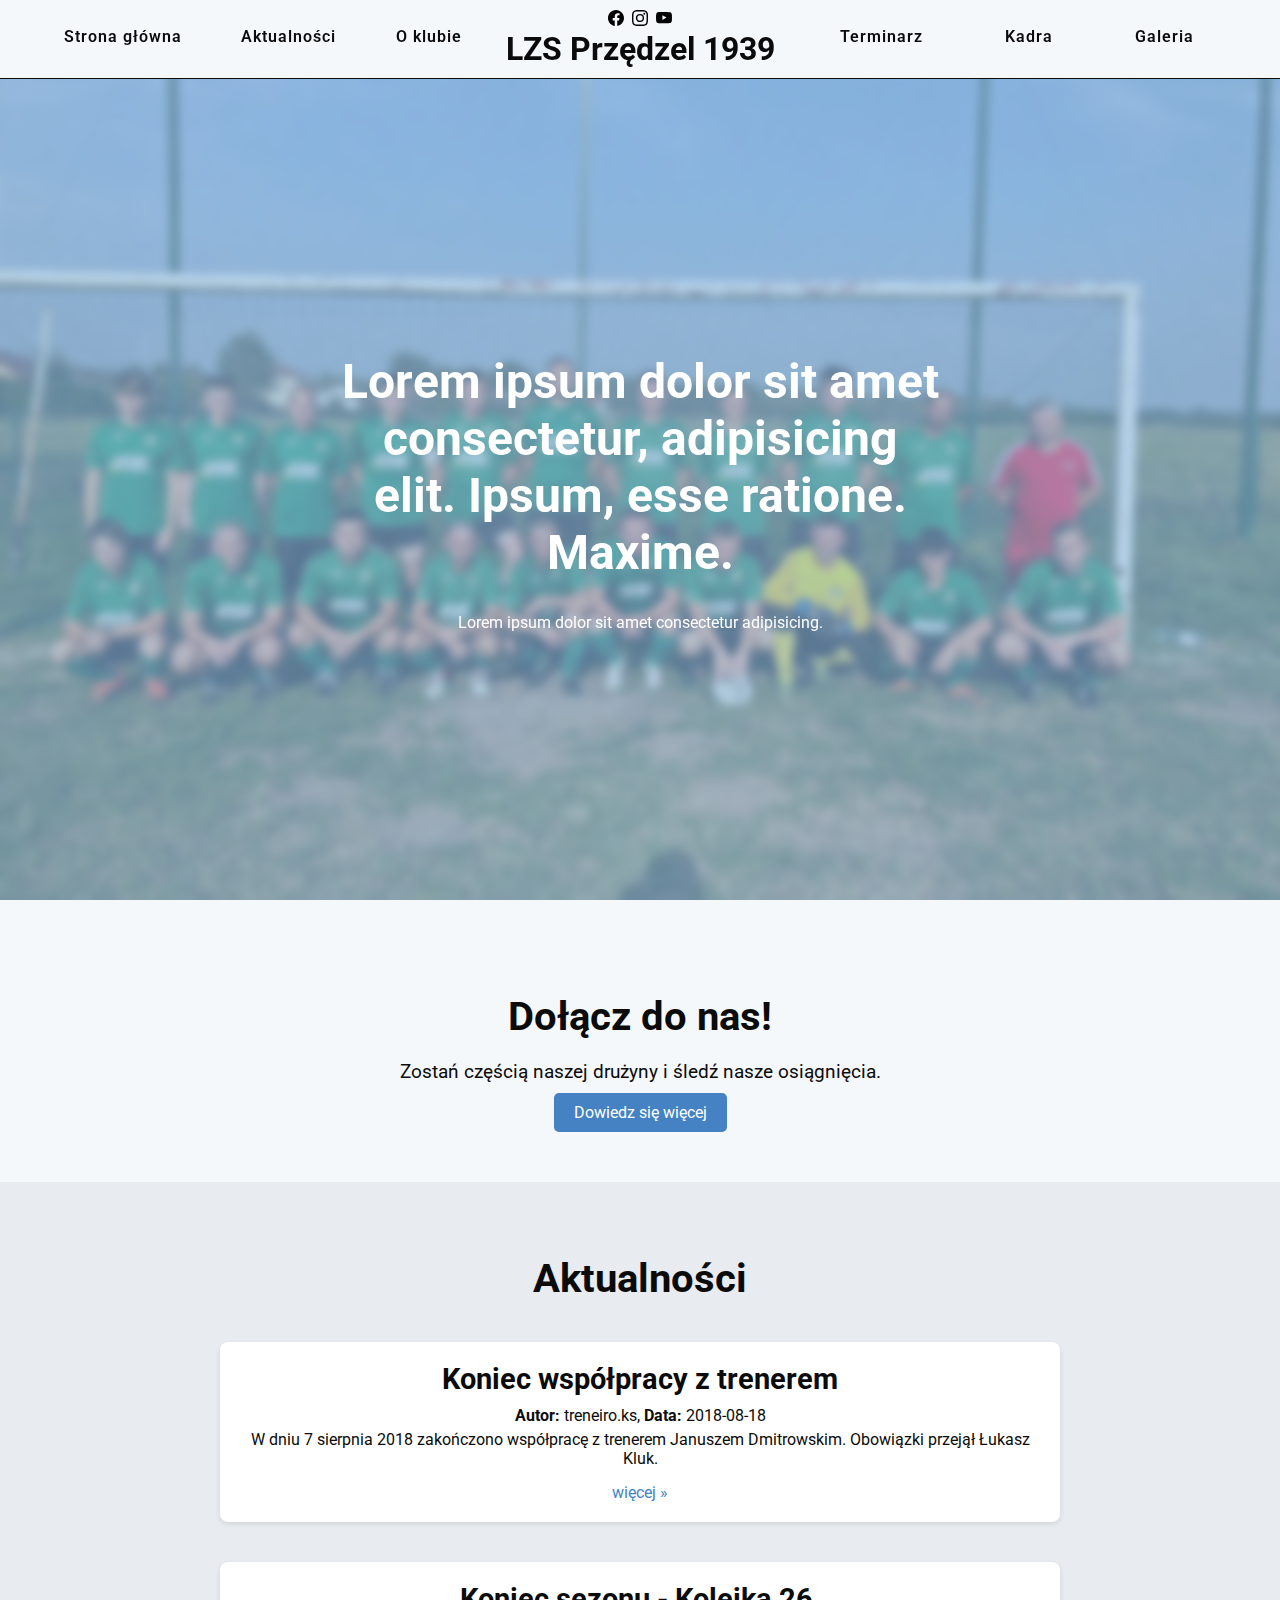
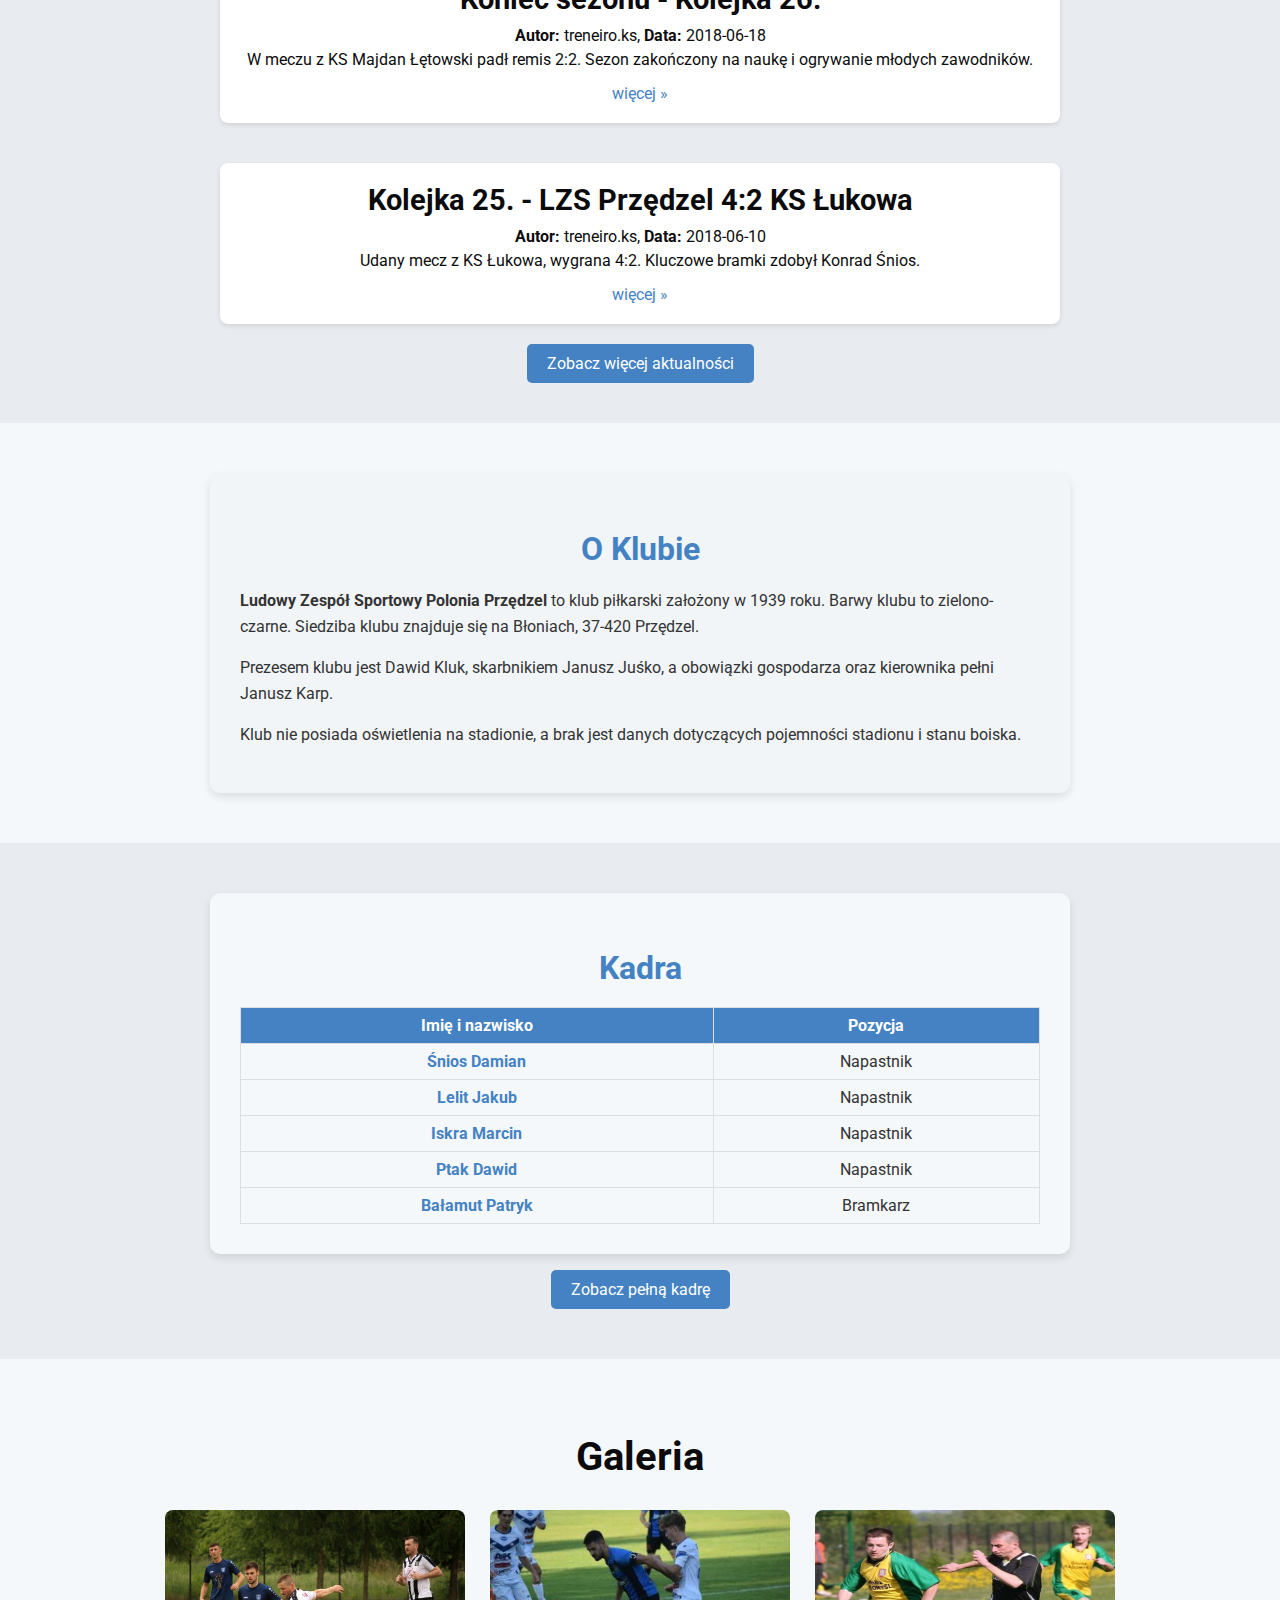
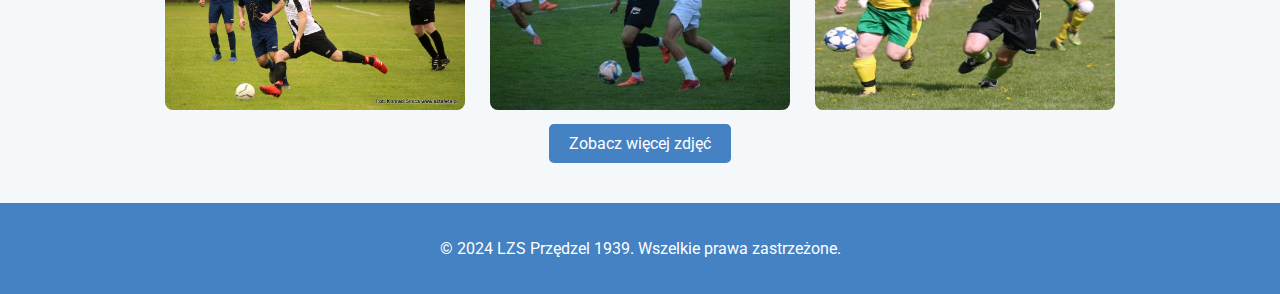
==== index.html @ b66e7843 "index page" ====
<!DOCTYPE html>
<html lang="pl">
  <head>
    <meta charset="UTF-8" />
    <meta name="viewport" content="width=device-width, initial-scale=1.0" />
    <link
      href="https://fonts.googleapis.com/css?family=Roboto"
      rel="stylesheet"
    />
    <link rel="stylesheet" href="style.css" />
    <link rel="icon" type="image/x-icon" href="/images/logo.png" />
    <title>LZS Przędzel 1939</title>
  </head>
  <body>
    <header>
      <nav>
        <ul>
          <li><a href="#">Strona główna</a></li>
          <li><a href="#">Aktualności</a></li>
          <li><a href="#">O klubie</a></li>
        </ul>
        <div id="header-title-container">
          <div id="header-title-icons-container">
            <a href="#"><img src="images/facebook.svg" alt="fb-icon" /></a>
            <a href="#"><img src="images/instagram.svg" alt="ig-icon" /></a>
            <a href="#"><img src="images/youtube.svg" alt="yt-icon" /></a>
          </div>
          <a href="#"><h1>LZS Przędzel 1939</h1></a>
        </div>
        <ul>
          <li><a href="#">Terminarz</a></li>
          <li><a href="#">Kadra</a></li>
          <li><a href="#">Galeria</a></li>
        </ul>
      </nav>
    </header>
    <div class="hero">
      <div class="hero-overlay"></div>
      <div class="hero-content">
        <div class="content-container">
          <h1 class="title">
            Lorem ipsum dolor sit amet consectetur, adipisicing elit. Ipsum,
            esse ratione. Maxime.
          </h1>
          <p class="description">
            Lorem ipsum dolor sit amet consectetur adipisicing.
          </p>
        </div>
      </div>
    </div>

    <div class="transition-section">
      <div class="transition-content">
        <h2>Dołącz do nas!</h2>
        <p>Zostań częścią naszej drużyny i śledź nasze osiągnięcia.</p>
        <a href="#" class="btn">Dowiedz się więcej</a>
      </div>
    </div>

    <div class="news-section">
      <h2>Aktualności</h2>
      <div class="news-item">
        <h3>Koniec współpracy z trenerem</h3>
        <p>
          <strong>Autor:</strong> treneiro.ks, <strong>Data:</strong> 2018-08-18
        </p>
        <p>
          W dniu 7 sierpnia 2018 zakończono współpracę z trenerem Januszem
          Dmitrowskim. Obowiązki przejął Łukasz Kluk.
        </p>
        <a href="#" class="more">więcej »</a>
      </div>
      <div class="news-item">
        <h3>Koniec sezonu - Kolejka 26.</h3>
        <p>
          <strong>Autor:</strong> treneiro.ks, <strong>Data:</strong> 2018-06-18
        </p>
        <p>
          W meczu z KS Majdan Łętowski padł remis 2:2. Sezon zakończony na naukę
          i ogrywanie młodych zawodników.
        </p>
        <a href="#" class="more">więcej »</a>
      </div>
      <div class="news-item">
        <h3>Kolejka 25. - LZS Przędzel 4:2 KS Łukowa</h3>
        <p>
          <strong>Autor:</strong> treneiro.ks, <strong>Data:</strong> 2018-06-10
        </p>
        <p>
          Udany mecz z KS Łukowa, wygrana 4:2. Kluczowe bramki zdobył Konrad
          Śnios.
        </p>
        <a href="#" class="more">więcej »</a>
      </div>
      <a href="#" class="btn">Zobacz więcej aktualności</a>
    </div>

    <div class="club-info-section">
      <h2>O Klubie</h2>
      <p>
        <strong>Ludowy Zespół Sportowy Polonia Przędzel</strong> to klub
        piłkarski założony w 1939 roku. Barwy klubu to zielono-czarne. Siedziba
        klubu znajduje się na Błoniach, 37-420 Przędzel.
      </p>
      <p>
        Prezesem klubu jest Dawid Kluk, skarbnikiem Janusz Juśko, a obowiązki
        gospodarza oraz kierownika pełni Janusz Karp.
      </p>
      <p>
        Klub nie posiada oświetlenia na stadionie, a brak jest danych
        dotyczących pojemności stadionu i stanu boiska.
      </p>
    </div>

    <div class="team-roster-section">
      <div>
        <h2>Kadra</h2>
        <table class="team-table">
          <thead>
            <tr>
              <th>Imię i nazwisko</th>
              <th>Pozycja</th>
            </tr>
          </thead>
          <tbody>
            <tr>
              <td>Śnios Damian</td>
              <td>Napastnik</td>
            </tr>
            <tr>
              <td>Lelit Jakub</td>
              <td>Napastnik</td>
            </tr>
            <tr>
              <td>Iskra Marcin</td>
              <td>Napastnik</td>
            </tr>
            <tr>
              <td>Ptak Dawid</td>
              <td>Napastnik</td>
            </tr>
            <tr>
              <td>Bałamut Patryk</td>
              <td>Bramkarz</td>
            </tr>
          </tbody>
        </table>
      </div>
      <a href="#" class="btn">Zobacz pełną kadrę</a>
    </div>

    <div class="gallery-section">
      <h2>Galeria</h2>
      <div class="galleryItemsContainer">
        <div class="gallery-item">
          <img src="images/gallery1.jpg" alt="Galeria 1" />
        </div>
        <div class="gallery-item">
          <img src="images/gallery2.jpg" alt="Galeria 2" />
        </div>
        <div class="gallery-item">
          <img src="images/gallery3.jpg" alt="Galeria 3" />
        </div>
      </div>
      <a href="#" class="btn">Zobacz więcej zdjęć</a>
    </div>

    <footer>
      <p>&copy; 2024 LZS Przędzel 1939. Wszelkie prawa zastrzeżone.</p>
    </footer>
  </body>
</html>
---- style.css ----
.text-primary {
    color: #4482c3;
}

.text-secondary {
    color: #8db9e6;
}

.text-accent {
    color: #5da2ea;
}

.bg-primary {
    background-color: #4482c3;
}

.bg-secondary {
    background-color: #8db9e6;
}

.bg-accent {
    background-color: #5da2ea;
}

body {
    font-family: 'Roboto', sans-serif;
    margin: 0;
    padding: 0;
    color: #0b0b0b;
    background-color: #f5f8fb;
    display: flex;
    flex-direction: column;
    overflow-x: hidden;
}

header {
    position: fixed;
    width: 100vw;
    left: 0;
    background-color: #f5f8fb;
    box-shadow: #0b0b0b 0px 0px 0px 1px;
    z-index: 1000;
}

header > nav {
    padding: 10px 20px;
}

#header-title-container > a > h1 {
    margin: 0;
    text-align: center;
}

#header-title-icons-container {
    display: flex;
    justify-content: center;
    gap: 0.5rem;
}

#header-title-icons-container > img {
    user-select: none;
}

a {
    text-decoration: none;
    color: unset;
}

nav {
    display: flex;
}

nav > ul {
    list-style: none;
    margin: 0;
    padding: 0;
    display: flex;
    flex-direction: row;
    align-items: center;
    justify-content: space-evenly;
    gap: 1rem;
    flex: 1;
}

nav > ul > li {
    font-weight: 600;
    letter-spacing: 1px;
    user-select: none;
    cursor: pointer;
    position: relative;
    padding-bottom: 5px;
    text-align: center;
}

nav > ul > li::after {
    content: '';
    position: absolute;
    left: 0;
    bottom: 0;
    height: 3px;
    width: 0%;
    background-color: black;
    transition: width 0.3s ease-in-out;
}

nav > ul > li:hover::after {
    width: 100%;
}

.hero {
    display: flex;
    justify-content: center;
    align-items: center;
    margin-top: 69px;
    height: calc(100vh - 69px);
    background-image: url('images/herobackground.jpg');
    background-blend-mode: color-dodge;
    background-size: cover;
    background-position: center;
    position: relative;
}

.hero-overlay {
    position: absolute;
    z-index: 1;
    top: 0;
    left: 0;
    right: 0;
    bottom: 0;
    background-color: #8dbae6a3;
    backdrop-filter: blur(5px);
}

.hero-content {
    z-index: 2;
    position: relative;
    text-align: center;
    color: white;
}

.content-container {
    max-width: 600px;
    padding: 20px;
}

.title {
    font-size: 3rem;
    text-align: center;
        color: white;
    z-index: 1;
}

.subtitle {
    font-size: 1.5rem;
    text-align: center;
    color: white;
    z-index: 1;
}
.transition-section {
    padding: 60px 20px;
    text-align: center;

}

.transition-content {
    max-width: 600px;
    margin: 0 auto;
}

.transition-section h2 {
    font-size: 2.5rem;
    margin-bottom: 20px;
}

.transition-section p {
    font-size: 1.2rem;
    margin-bottom: 20px;
}

.btn {
    background-color: #4482c3; 
    color: white;
    padding: 10px 20px;
    text-decoration: none;
    border-radius: 5px;
    transition: background-color 0.3s ease;
}

.btn:hover {
    background-color: #5da2ea; 
}

.news-section {
    padding: 40px 20px;
    text-align: center;
    background-color: #e8ebef;
    display: flex;
    flex-direction: column;
    align-items: center;

}
.news-item {
    background-color: #ffffff;
    border-radius: 8px;
    padding: 20px;
    margin: 20px 0;
    box-shadow: 0 2px 5px rgba(0, 0, 0, 0.1);
    max-width: 800px;
    width: 100%;
}

.news-item h3 {
    font-size: 1.8rem;
    margin: 0 0 10px 0;
}

.news-item p {
    margin: 5px 0;
}

.news-item .more {
    display: inline-block;
    margin-top: 10px;
    color: #4482c3;
}
.news-section h2 {
    font-size: 2.5rem;
    margin-bottom: 20px;
}

.news-item {
    margin: 20px 0;
}

.club-info-section {
    background-color: #f1f5f8;
    padding: 30px;
    margin: 50px 0;
    border-radius: 10px;
    box-shadow: 0px 4px 8px rgba(0, 0, 0, 0.1);
    font-family: 'Roboto', sans-serif;
    max-width: 800px;
    margin-left: auto;
    margin-right: auto;
}

.club-info-section h2 {
    text-align: center;
    font-size: 2rem;
    color: #4482c3;
    margin-bottom: 20px;
    font-weight: bold;
}

.club-info-section p {
    font-size: 1rem;
    line-height: 1.6;
    color: #333;
    margin-bottom: 15px;
}

.club-info-section a {
    color: #4482c3;
    text-decoration: none;
    font-weight: bold;
}

.club-info-section a:hover {
    text-decoration: underline;
}

.team-roster-section {
    background-color: #e8ebef;
    display: flex;
    align-items: center;
    flex-direction: column;
    gap: 1rem;
    padding: 50px 0;
}
.team-roster-section > div {
    background-color: #f5f8fb;
    padding: 30px;
    border-radius: 10px;
    box-shadow: 0px 4px 8px rgba(0, 0, 0, 0.1);
    max-width: 800px;
    width: 100%;

}

.team-roster-section h2 {
    text-align: center;
    font-size: 2rem;
    color: #4482c3;
    margin-bottom: 20px;
}

.team-table {
    width: 100%;
    border-collapse: collapse;
    font-size: 1rem;
}

.team-table th,
.team-table td {
    border: 1px solid #ddd;
    padding: 8px;
    text-align: center;
    cursor: pointer;
}

.team-table th {
    background-color: #4482c3;
    color: white;
    font-weight: bold;
}

.team-table tr:nth-child(even) {
    background-color: #f5f8fb;
}

.team-table tr:hover {
    background-color: #ddd;
}

.team-table td {
    color: #333;
}

.team-table td:first-child {
    font-weight: bold;
    color: #4482c3;
}

.gallery-section {
    padding: 40px 20px;
    text-align: center;
    display: flex;
    flex-direction: column;
    align-items: center;
}

.gallery-section h2 {
    font-size: 2.5rem;
    margin-bottom: 20px;
}
.galleryItemsContainer{
    display: flex;
    flex-direction: row;
    justify-content: center;
    flex-wrap: wrap;
    gap: 5px;
}
.gallery-item {
    margin: 10px;
}

.gallery-item img {
    width: 100%; 
    width: 300px; 
    height: 200px;
    border-radius: 8px;
}

footer {
    text-align: center;
    padding: 20px;
    background-color: #4482c3;
    color: white;
}


@media screen and (max-width: 768px) {
    nav > ul {
        flex-direction: column;
        gap: 0.5rem;
    }

    .title {
        font-size: 2.5rem; 
    }

    .subtitle {
        font-size: 1.25rem;
    }

    .content-container {
        padding: 15px;
    }
    .hero{
        margin-top: 108px;
        height: calc(100vh - 108px);
    }
    .transition-section h2 {
        font-size: 2rem;
    }

    .transition-section p {
        font-size: 1rem;
    }
}

@media screen and (max-width: 520px) {
    header > nav {
        padding: 5px 10px; 
    }

    nav > ul {
        gap: 0.3rem; 
    }

    nav > ul > li {
        font-size: 0.9rem; 
    }

    .title {
        font-size: 2rem; 
    }

    .subtitle {
        font-size: 1rem;
    }

    .content-container {
        padding: 10px; 
    }

    .hero {
        height: calc(100vh - 86px); 
        margin-top: 86px    ;
    }
    .news-section h2,
    .about-section h2,
    .team-section h2,
    .gallery-section h2 {
        font-size: 2rem;
    }

    .news-item,
    .team-member {
        font-size: 1rem;
        
    }

    .gallery-item {
        max-width: 100%; /* Dostosowanie do mniejszych ekranów */
    }
}

@media screen and (max-width: 480px) {
    nav {
        flex-direction: column; 
    }

    #headerTitleContainer {
        padding-bottom: 1rem;
        order: -1; 
    }

    #headerTitleIconsContainer {
        justify-content: center;
    }

    .title {
        font-size: 1.8rem; 
    }

    .subtitle {
        font-size: 0.9rem; 
    }

    .hero{
        height: calc(100vh - 227px);
        margin-top: 227px;
    }
}
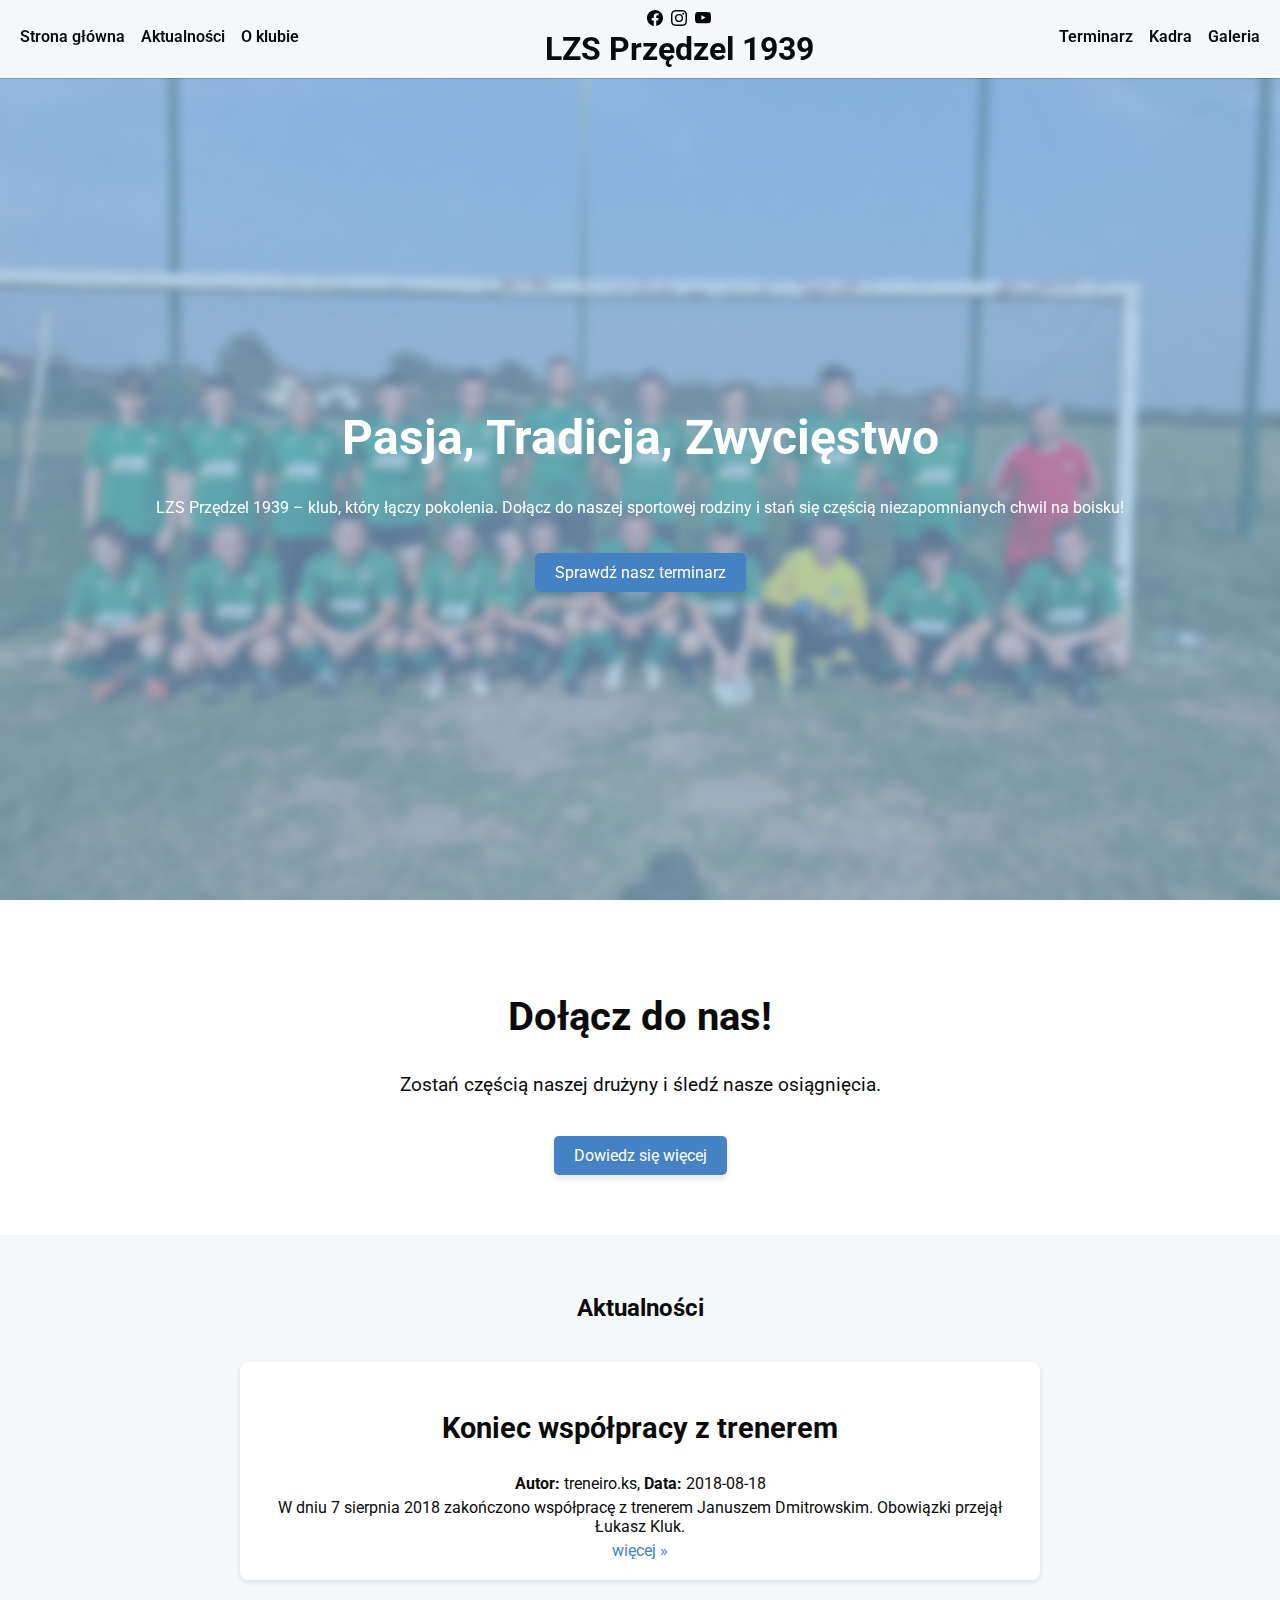
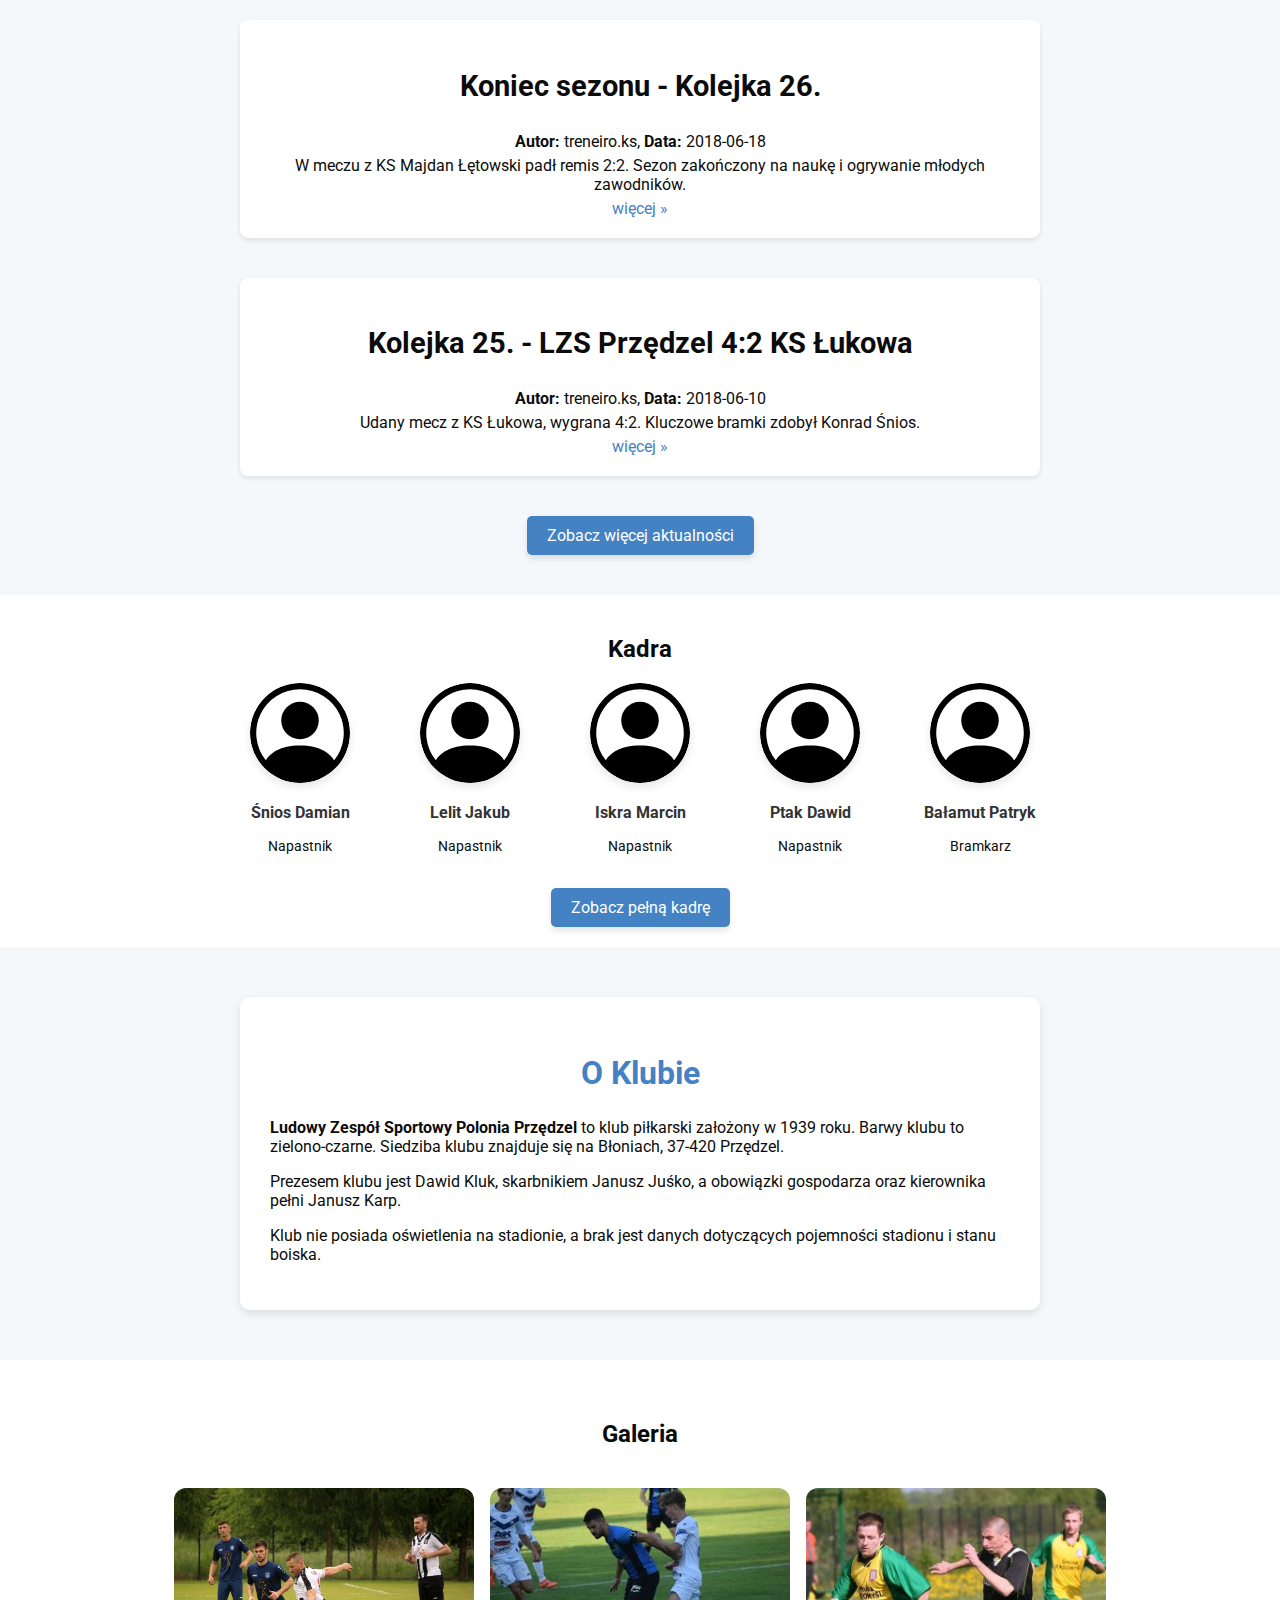
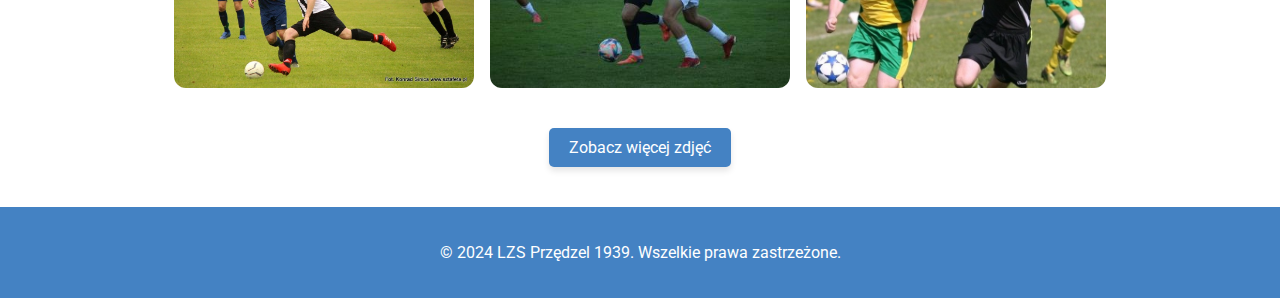
==== commit b3beb1f9: "simple changes" ====
--- a/index.html
+++ b/index.html
@@ -15,7 +15,7 @@
     <header>
       <nav>
         <ul>
-          <li><a href="#">Strona główna</a></li>
+          <li><a href="index.html">Strona główna</a></li>
           <li><a href="#">Aktualności</a></li>
           <li><a href="#">O klubie</a></li>
         </ul>
@@ -25,146 +25,158 @@
             <a href="#"><img src="images/instagram.svg" alt="ig-icon" /></a>
             <a href="#"><img src="images/youtube.svg" alt="yt-icon" /></a>
           </div>
-          <a href="#"><h1>LZS Przędzel 1939</h1></a>
+          <a href="index.html"><h1>LZS Przędzel 1939</h1></a>
         </div>
         <ul>
           <li><a href="#">Terminarz</a></li>
-          <li><a href="#">Kadra</a></li>
-          <li><a href="#">Galeria</a></li>
+          <li><a href="team-roster.html">Kadra</a></li>
+          <li><a href="/gallery.html">Galeria</a></li>
         </ul>
       </nav>
     </header>
-    <div class="hero">
-      <div class="hero-overlay"></div>
-      <div class="hero-content">
-        <div class="content-container">
-          <h1 class="title">
-            Lorem ipsum dolor sit amet consectetur, adipisicing elit. Ipsum,
-            esse ratione. Maxime.
-          </h1>
-          <p class="description">
-            Lorem ipsum dolor sit amet consectetur adipisicing.
+
+    <main>
+      <section class="hero">
+        <div class="hero-overlay"></div>
+        <div class="hero-content">
+          <div class="content-container">
+            <h1 class="title">Pasja, Tradicja, Zwycięstwo</h1>
+            <p class="description">
+              LZS Przędzel 1939 – klub, który łączy pokolenia. Dołącz do naszej
+              sportowej rodziny i stań się częścią niezapomnianych chwil na
+              boisku!
+            </p>
+            <a href="#" class="btn">Sprawdź nasz terminarz</a>
+          </div>
+        </div>
+      </section>
+
+      <section class="transition-section">
+        <div class="transition-content">
+          <h2>Dołącz do nas!</h2>
+          <p>Zostań częścią naszej drużyny i śledź nasze osiągnięcia.</p>
+          <a href="#" class="btn">Dowiedz się więcej</a>
+        </div>
+      </section>
+
+      <section class="news-section">
+        <h2>Aktualności</h2>
+        <div class="news-item">
+          <h3>Koniec współpracy z trenerem</h3>
+          <p>
+            <strong>Autor:</strong> treneiro.ks,
+            <strong>Data:</strong> 2018-08-18
+          </p>
+          <p>
+            W dniu 7 sierpnia 2018 zakończono współpracę z trenerem Januszem
+            Dmitrowskim. Obowiązki przejął Łukasz Kluk.
+          </p>
+          <a href="#" class="more">więcej »</a>
+        </div>
+        <div class="news-item">
+          <h3>Koniec sezonu - Kolejka 26.</h3>
+          <p>
+            <strong>Autor:</strong> treneiro.ks,
+            <strong>Data:</strong> 2018-06-18
+          </p>
+          <p>
+            W meczu z KS Majdan Łętowski padł remis 2:2. Sezon zakończony na
+            naukę i ogrywanie młodych zawodników.
+          </p>
+          <a href="#" class="more">więcej »</a>
+        </div>
+        <div class="news-item">
+          <h3>Kolejka 25. - LZS Przędzel 4:2 KS Łukowa</h3>
+          <p>
+            <strong>Autor:</strong> treneiro.ks,
+            <strong>Data:</strong> 2018-06-10
+          </p>
+          <p>
+            Udany mecz z KS Łukowa, wygrana 4:2. Kluczowe bramki zdobył Konrad
+            Śnios.
+          </p>
+          <a href="#" class="more">więcej »</a>
+        </div>
+        <a href="#" class="btn">Zobacz więcej aktualności</a>
+      </section>
+
+      <section class="team-roster-section">
+        <h2>Kadra</h2>
+        <div class="team-roster">
+          <div class="team-member">
+            <img src="/images/person-circle.svg" alt="Damian Śnios" />
+            <div class="member-info">
+              <p class="name">Śnios Damian</p>
+              <p class="position">Napastnik</p>
+            </div>
+          </div>
+          <div class="team-member">
+            <img src="/images/person-circle.svg" alt="Jakub Lelit" />
+            <div class="member-info">
+              <p class="name">Lelit Jakub</p>
+              <p class="position">Napastnik</p>
+            </div>
+          </div>
+          <div class="team-member">
+            <img src="/images/person-circle.svg" alt="Marcin Iskra" />
+            <div class="member-info">
+              <p class="name">Iskra Marcin</p>
+              <p class="position">Napastnik</p>
+            </div>
+          </div>
+          <div class="team-member">
+            <img src="/images/person-circle.svg" alt="Dawid Ptak" />
+            <div class="member-info">
+              <p class="name">Ptak Dawid</p>
+              <p class="position">Napastnik</p>
+            </div>
+          </div>
+          <div class="team-member">
+            <img src="/images/person-circle.svg" alt="Patryk Bałamut" />
+            <div class="member-info">
+              <p class="name">Bałamut Patryk</p>
+              <p class="position">Bramkarz</p>
+            </div>
+          </div>
+        </div>
+        <a href="#" class="btn">Zobacz pełną kadrę</a>
+      </section>
+
+      <section>
+        <div class="club-info-section">
+          <h2>O Klubie</h2>
+          <p>
+            <strong>Ludowy Zespół Sportowy Polonia Przędzel</strong> to klub
+            piłkarski założony w 1939 roku. Barwy klubu to zielono-czarne.
+            Siedziba klubu znajduje się na Błoniach, 37-420 Przędzel.
+          </p>
+          <p>
+            Prezesem klubu jest Dawid Kluk, skarbnikiem Janusz Juśko, a
+            obowiązki gospodarza oraz kierownika pełni Janusz Karp.
+          </p>
+          <p>
+            Klub nie posiada oświetlenia na stadionie, a brak jest danych
+            dotyczących pojemności stadionu i stanu boiska.
           </p>
         </div>
-      </div>
-    </div>
+      </section>
 
-    <div class="transition-section">
-      <div class="transition-content">
-        <h2>Dołącz do nas!</h2>
-        <p>Zostań częścią naszej drużyny i śledź nasze osiągnięcia.</p>
-        <a href="#" class="btn">Dowiedz się więcej</a>
-      </div>
-    </div>
-
-    <div class="news-section">
-      <h2>Aktualności</h2>
-      <div class="news-item">
-        <h3>Koniec współpracy z trenerem</h3>
-        <p>
-          <strong>Autor:</strong> treneiro.ks, <strong>Data:</strong> 2018-08-18
-        </p>
-        <p>
-          W dniu 7 sierpnia 2018 zakończono współpracę z trenerem Januszem
-          Dmitrowskim. Obowiązki przejął Łukasz Kluk.
-        </p>
-        <a href="#" class="more">więcej »</a>
-      </div>
-      <div class="news-item">
-        <h3>Koniec sezonu - Kolejka 26.</h3>
-        <p>
-          <strong>Autor:</strong> treneiro.ks, <strong>Data:</strong> 2018-06-18
-        </p>
-        <p>
-          W meczu z KS Majdan Łętowski padł remis 2:2. Sezon zakończony na naukę
-          i ogrywanie młodych zawodników.
-        </p>
-        <a href="#" class="more">więcej »</a>
-      </div>
-      <div class="news-item">
-        <h3>Kolejka 25. - LZS Przędzel 4:2 KS Łukowa</h3>
-        <p>
-          <strong>Autor:</strong> treneiro.ks, <strong>Data:</strong> 2018-06-10
-        </p>
-        <p>
-          Udany mecz z KS Łukowa, wygrana 4:2. Kluczowe bramki zdobył Konrad
-          Śnios.
-        </p>
-        <a href="#" class="more">więcej »</a>
-      </div>
-      <a href="#" class="btn">Zobacz więcej aktualności</a>
-    </div>
-
-    <div class="club-info-section">
-      <h2>O Klubie</h2>
-      <p>
-        <strong>Ludowy Zespół Sportowy Polonia Przędzel</strong> to klub
-        piłkarski założony w 1939 roku. Barwy klubu to zielono-czarne. Siedziba
-        klubu znajduje się na Błoniach, 37-420 Przędzel.
-      </p>
-      <p>
-        Prezesem klubu jest Dawid Kluk, skarbnikiem Janusz Juśko, a obowiązki
-        gospodarza oraz kierownika pełni Janusz Karp.
-      </p>
-      <p>
-        Klub nie posiada oświetlenia na stadionie, a brak jest danych
-        dotyczących pojemności stadionu i stanu boiska.
-      </p>
-    </div>
-
-    <div class="team-roster-section">
-      <div>
-        <h2>Kadra</h2>
-        <table class="team-table">
-          <thead>
-            <tr>
-              <th>Imię i nazwisko</th>
-              <th>Pozycja</th>
-            </tr>
-          </thead>
-          <tbody>
-            <tr>
-              <td>Śnios Damian</td>
-              <td>Napastnik</td>
-            </tr>
-            <tr>
-              <td>Lelit Jakub</td>
-              <td>Napastnik</td>
-            </tr>
-            <tr>
-              <td>Iskra Marcin</td>
-              <td>Napastnik</td>
-            </tr>
-            <tr>
-              <td>Ptak Dawid</td>
-              <td>Napastnik</td>
-            </tr>
-            <tr>
-              <td>Bałamut Patryk</td>
-              <td>Bramkarz</td>
-            </tr>
-          </tbody>
-        </table>
-      </div>
-      <a href="#" class="btn">Zobacz pełną kadrę</a>
-    </div>
-
-    <div class="gallery-section">
-      <h2>Galeria</h2>
-      <div class="galleryItemsContainer">
-        <div class="gallery-item">
-          <img src="images/gallery1.jpg" alt="Galeria 1" />
+      <section class="gallery-section">
+        <h2>Galeria</h2>
+        <div class="gallery-items-container">
+          <div class="gallery-item">
+            <img src="images/gallery1.jpg" alt="Galeria 1" />
+          </div>
+          <div class="gallery-item">
+            <img src="images/gallery2.jpg" alt="Galeria 2" />
+          </div>
+          <div class="gallery-item">
+            <img src="images/gallery3.jpg" alt="Galeria 3" />
+          </div>
         </div>
-        <div class="gallery-item">
-          <img src="images/gallery2.jpg" alt="Galeria 2" />
-        </div>
-        <div class="gallery-item">
-          <img src="images/gallery3.jpg" alt="Galeria 3" />
-        </div>
-      </div>
-      <a href="#" class="btn">Zobacz więcej zdjęć</a>
-    </div>
-
+        <a href="gallery.html" class="btn">Zobacz więcej zdjęć</a>
+      </section>
+    </main>
     <footer>
       <p>&copy; 2024 LZS Przędzel 1939. Wszelkie prawa zastrzeżone.</p>
     </footer>
--- a/style.css
+++ b/style.css
@@ -1,475 +1,331 @@
-.text-primary {
-    color: #4482c3;
+:root {
+    --primary-color: #4482c3;
+    --secondary-color: #8db9e6;
+    --accent-color: #5da2ea;
+    --background-color: #f5f8fb;
+    --text-color: #0b0b0b;
+    --light-background: #e8ebef;
+    --dark-text: #333;
+    --white: #fff;
+    --shadow-color: rgba(0, 0, 0, 0.1);
 }
 
-.text-secondary {
-    color: #8db9e6;
+*,
+*::before,
+*::after {
+  box-sizing: border-box;
 }
-
-.text-accent {
-    color: #5da2ea;
-}
-
-.bg-primary {
-    background-color: #4482c3;
-}
-
-.bg-secondary {
-    background-color: #8db9e6;
-}
-
-.bg-accent {
-    background-color: #5da2ea;
-}
-
-body {
+  body {
     font-family: 'Roboto', sans-serif;
     margin: 0;
     padding: 0;
-    color: #0b0b0b;
-    background-color: #f5f8fb;
+    color: var(--text-color);
+    background-color: var(--background-color);
     display: flex;
     flex-direction: column;
     overflow-x: hidden;
-}
-
-header {
+    overflow-y: scroll;
+  }
+  
+  header {
     position: fixed;
-    width: 100vw;
-    left: 0;
-    background-color: #f5f8fb;
-    box-shadow: #0b0b0b 0px 0px 0px 1px;
+    width: 100%;
+    background-color: var(--background-color);
+    box-shadow: 0 0 1px var(--text-color);
     z-index: 1000;
-}
-
-header > nav {
+  }
+  
+  header nav {
     padding: 10px 20px;
-}
-
-#header-title-container > a > h1 {
+    display: flex;
+    align-items: center;
+    justify-content: space-between;
+  }
+  
+  #header-title-container {
+    text-align: center;
+  }
+  
+  #header-title-container h1 {
     margin: 0;
-    text-align: center;
-}
-
-#header-title-icons-container {
+  }
+  
+  #header-title-icons-container {
     display: flex;
     justify-content: center;
     gap: 0.5rem;
-}
-
-#header-title-icons-container > img {
-    user-select: none;
-}
-
-a {
-    text-decoration: none;
-    color: unset;
-}
-
-nav {
-    display: flex;
-}
-
-nav > ul {
+  }
+  
+  nav ul {
     list-style: none;
+    display: flex;
+    gap: 1rem;
     margin: 0;
     padding: 0;
-    display: flex;
-    flex-direction: row;
-    align-items: center;
-    justify-content: space-evenly;
-    gap: 1rem;
-    flex: 1;
-}
-
-nav > ul > li {
+  }
+  
+  nav ul li {
     font-weight: 600;
-    letter-spacing: 1px;
-    user-select: none;
+    position: relative;
     cursor: pointer;
-    position: relative;
     padding-bottom: 5px;
-    text-align: center;
-}
-
-nav > ul > li::after {
+  }
+  
+  nav ul li::after {
     content: '';
     position: absolute;
     left: 0;
     bottom: 0;
     height: 3px;
-    width: 0%;
+    width: 0;
     background-color: black;
     transition: width 0.3s ease-in-out;
-}
-
-nav > ul > li:hover::after {
+  }
+  
+  nav ul li:hover::after {
     width: 100%;
-}
-
-.hero {
+  }
+  
+  a {
+    text-decoration: none;
+    color: inherit;
+  }
+  
+  .hero {
     display: flex;
     justify-content: center;
     align-items: center;
     margin-top: 69px;
     height: calc(100vh - 69px);
     background-image: url('images/herobackground.jpg');
-    background-blend-mode: color-dodge;
     background-size: cover;
     background-position: center;
     position: relative;
-}
-
-.hero-overlay {
+  }
+  
+  .hero-overlay {
     position: absolute;
-    z-index: 1;
-    top: 0;
-    left: 0;
-    right: 0;
-    bottom: 0;
-    background-color: #8dbae6a3;
+    inset: 0;
+    background-color: rgba(141, 186, 230, 0.65);
     backdrop-filter: blur(5px);
-}
-
-.hero-content {
+  }
+  
+  .hero-content {
     z-index: 2;
-    position: relative;
-    text-align: center;
-    color: white;
-}
-
-.content-container {
-    max-width: 600px;
-    padding: 20px;
-}
-
-.title {
+    text-align: center;
+    color: var(--white);
+  }
+  
+  .hero-content .title {
     font-size: 3rem;
-    text-align: center;
-        color: white;
-    z-index: 1;
-}
-
-.subtitle {
-    font-size: 1.5rem;
-    text-align: center;
-    color: white;
-    z-index: 1;
-}
-.transition-section {
+  }
+  
+  .transition-section {
     padding: 60px 20px;
     text-align: center;
-
-}
-
-.transition-content {
-    max-width: 600px;
-    margin: 0 auto;
-}
-
-.transition-section h2 {
+  }
+  
+  .transition-section h2 {
     font-size: 2.5rem;
-    margin-bottom: 20px;
-}
-
-.transition-section p {
+  }
+  
+  .transition-section p {
     font-size: 1.2rem;
-    margin-bottom: 20px;
-}
-
-.btn {
-    background-color: #4482c3; 
-    color: white;
-    padding: 10px 20px;
-    text-decoration: none;
-    border-radius: 5px;
-    transition: background-color 0.3s ease;
-}
-
-.btn:hover {
-    background-color: #5da2ea; 
-}
-
-.news-section {
+  }
+  
+  section:nth-of-type(even){
+    background-color: var(--white);
+  }
+
+
+  
+  .news-section {
     padding: 40px 20px;
     text-align: center;
-    background-color: #e8ebef;
     display: flex;
     flex-direction: column;
     align-items: center;
-
-}
-.news-item {
-    background-color: #ffffff;
+  }
+  
+  .news-item {
+    background-color: var(--white);
     border-radius: 8px;
     padding: 20px;
     margin: 20px 0;
-    box-shadow: 0 2px 5px rgba(0, 0, 0, 0.1);
+    box-shadow: 0 2px 5px var(--shadow-color);
     max-width: 800px;
     width: 100%;
-}
-
-.news-item h3 {
+  }
+  
+  .news-item h3 {
     font-size: 1.8rem;
-    margin: 0 0 10px 0;
-}
-
-.news-item p {
+  }
+  
+  .news-item p {
     margin: 5px 0;
-}
-
-.news-item .more {
+  }
+  
+  .news-item .more {
+    color: var(--primary-color);
+  }
+  
+  .club-info-section {
+    background-color: var(--white);
+    padding: 30px;
+    margin: 50px auto;
+    border-radius: 10px;
+    box-shadow: 0 4px 8px var(--shadow-color);
+    max-width: 800px;
+  }
+  
+  .club-info-section h2 {
+    font-size: 2rem;
+    color: var(--primary-color);
+    text-align: center;
+    font-weight: bold;
+  }
+  
+  .team-roster-section {
+    padding: 20px;
+    text-align: center;
+  }
+  
+  .team-roster {
+    display: flex;
+    justify-content: center;
+    gap: 20px;
+    flex-wrap: wrap;
+  }
+  
+  .team-member {
+    width: 150px;
+    text-align: center;
+  }
+  
+  .team-member img {
+    width: 100px;
+    height: 100px;
+    object-fit: cover;
+    border-radius: 50%;
+    box-shadow: 0 4px 8px var(--shadow-color);
+  }
+  
+  .member-info {
+    margin-top: 10px;
+  }
+  
+  .name {
+    font-weight: bold;
+    color: var(--dark-text);
+  }
+  
+  .position {
+    color: var(--text-color);
+    font-size: 14px;
+  }
+  
+  .btn {
     display: inline-block;
-    margin-top: 10px;
-    color: #4482c3;
-}
-.news-section h2 {
-    font-size: 2.5rem;
-    margin-bottom: 20px;
-}
-
-.news-item {
-    margin: 20px 0;
-}
-
-.club-info-section {
-    background-color: #f1f5f8;
-    padding: 30px;
-    margin: 50px 0;
-    border-radius: 10px;
-    box-shadow: 0px 4px 8px rgba(0, 0, 0, 0.1);
-    font-family: 'Roboto', sans-serif;
-    max-width: 800px;
-    margin-left: auto;
-    margin-right: auto;
-}
-
-.club-info-section h2 {
-    text-align: center;
-    font-size: 2rem;
-    color: #4482c3;
-    margin-bottom: 20px;
-    font-weight: bold;
-}
-
-.club-info-section p {
-    font-size: 1rem;
-    line-height: 1.6;
-    color: #333;
-    margin-bottom: 15px;
-}
-
-.club-info-section a {
-    color: #4482c3;
+    margin-top: 20px;
+    padding: 10px 20px;
+    background-color: var(--primary-color);
+    color: var(--white);
     text-decoration: none;
-    font-weight: bold;
-}
-
-.club-info-section a:hover {
-    text-decoration: underline;
-}
-
-.team-roster-section {
-    background-color: #e8ebef;
-    display: flex;
-    align-items: center;
-    flex-direction: column;
-    gap: 1rem;
-    padding: 50px 0;
-}
-.team-roster-section > div {
-    background-color: #f5f8fb;
-    padding: 30px;
-    border-radius: 10px;
-    box-shadow: 0px 4px 8px rgba(0, 0, 0, 0.1);
-    max-width: 800px;
-    width: 100%;
-
-}
-
-.team-roster-section h2 {
-    text-align: center;
-    font-size: 2rem;
-    color: #4482c3;
-    margin-bottom: 20px;
-}
-
-.team-table {
-    width: 100%;
-    border-collapse: collapse;
-    font-size: 1rem;
-}
-
-.team-table th,
-.team-table td {
-    border: 1px solid #ddd;
-    padding: 8px;
-    text-align: center;
-    cursor: pointer;
-}
-
-.team-table th {
-    background-color: #4482c3;
-    color: white;
-    font-weight: bold;
-}
-
-.team-table tr:nth-child(even) {
-    background-color: #f5f8fb;
-}
-
-.team-table tr:hover {
-    background-color: #ddd;
-}
-
-.team-table td {
-    color: #333;
-}
-
-.team-table td:first-child {
-    font-weight: bold;
-    color: #4482c3;
-}
-
-.gallery-section {
+    border-radius: 5px;
+    box-shadow: 0 4px 6px var(--shadow-color);
+    transition: background-color 0.3s ease;
+  }
+  
+  .btn:hover {
+    background-color: var(--accent-color);
+  }
+  
+  .gallery-section {
     padding: 40px 20px;
     text-align: center;
     display: flex;
     flex-direction: column;
     align-items: center;
-}
-
-.gallery-section h2 {
-    font-size: 2.5rem;
-    margin-bottom: 20px;
-}
-.galleryItemsContainer{
+    gap: 20px;
+  }
+  .gallery-items-container{
     display: flex;
     flex-direction: row;
     justify-content: center;
     flex-wrap: wrap;
-    gap: 5px;
-}
-.gallery-item {
-    margin: 10px;
-}
-
-.gallery-item img {
-    width: 100%; 
-    width: 300px; 
+    gap: 1rem;
+
+  }
+  
+  .gallery-item {
+    position: relative;
+    overflow: hidden;
+    border-radius: 12px;
     height: 200px;
-    border-radius: 8px;
-}
-
-footer {
-    text-align: center;
+    width: 300px;
+    transition: transform 0.3s ease-in-out;
+  }
+  
+  .gallery-item img {
+    width: 100%;
+    transition: transform 0.4s ease-in-out;
+  }
+  
+  .gallery-item:hover {
+    transform: scale(1.05);
+  }
+  
+  .gallery-item:hover img {
+    transform: scale(1.1);
+  }
+  
+  footer {
+    background-color: var(--primary-color);
+    color: var(--white);
     padding: 20px;
-    background-color: #4482c3;
-    color: white;
-}
-
-
-@media screen and (max-width: 768px) {
-    nav > ul {
-        flex-direction: column;
-        gap: 0.5rem;
-    }
-
-    .title {
-        font-size: 2.5rem; 
-    }
-
-    .subtitle {
-        font-size: 1.25rem;
-    }
-
-    .content-container {
-        padding: 15px;
-    }
-    .hero{
-        margin-top: 108px;
-        height: calc(100vh - 108px);
-    }
+    text-align: center;
+  }
+  
+  @media (max-width: 768px) {
+    .hero-content .title {
+      font-size: 2.5rem;
+    }
+  
     .transition-section h2 {
-        font-size: 2rem;
-    }
-
+      font-size: 2rem;
+    }
+  
     .transition-section p {
-        font-size: 1rem;
-    }
-}
-
-@media screen and (max-width: 520px) {
-    header > nav {
-        padding: 5px 10px; 
-    }
-
-    nav > ul {
-        gap: 0.3rem; 
-    }
-
-    nav > ul > li {
-        font-size: 0.9rem; 
-    }
-
-    .title {
-        font-size: 2rem; 
-    }
-
-    .subtitle {
-        font-size: 1rem;
-    }
-
-    .content-container {
-        padding: 10px; 
+      font-size: 1rem;
+    }
+  
+    nav ul {
+      flex-direction: column;
+    }
+    
+    nav ul:last-of-type{
+        text-align: right;
     }
 
     .hero {
-        height: calc(100vh - 86px); 
-        margin-top: 86px    ;
-    }
-    .news-section h2,
-    .about-section h2,
-    .team-section h2,
-    .gallery-section h2 {
-        font-size: 2rem;
-    }
-
-    .news-item,
-    .team-member {
-        font-size: 1rem;
-        
-    }
-
-    .gallery-item {
-        max-width: 100%; /* Dostosowanie do mniejszych ekranów */
-    }
-}
-
-@media screen and (max-width: 480px) {
-    nav {
-        flex-direction: column; 
-    }
-
-    #headerTitleContainer {
-        padding-bottom: 1rem;
-        order: -1; 
-    }
-
-    #headerTitleIconsContainer {
-        justify-content: center;
-    }
-
-    .title {
-        font-size: 1.8rem; 
-    }
-
-    .subtitle {
-        font-size: 0.9rem; 
-    }
-
-    .hero{
-        height: calc(100vh - 227px);
-        margin-top: 227px;
-    }
-}
+      margin-top: 108px;
+      height: calc(100vh - 108px);
+    }
+  }
+  
+  @media (max-width: 480px) {
+    #header-title-container {
+      padding-bottom: 1rem;
+    }
+  
+    .hero {
+      margin-top: 143px;
+      height: calc(100vh - 143px);
+    }
+  
+    .team-table th,
+    .team-table td {
+      font-size: 0.9rem;
+    }
+  }
+  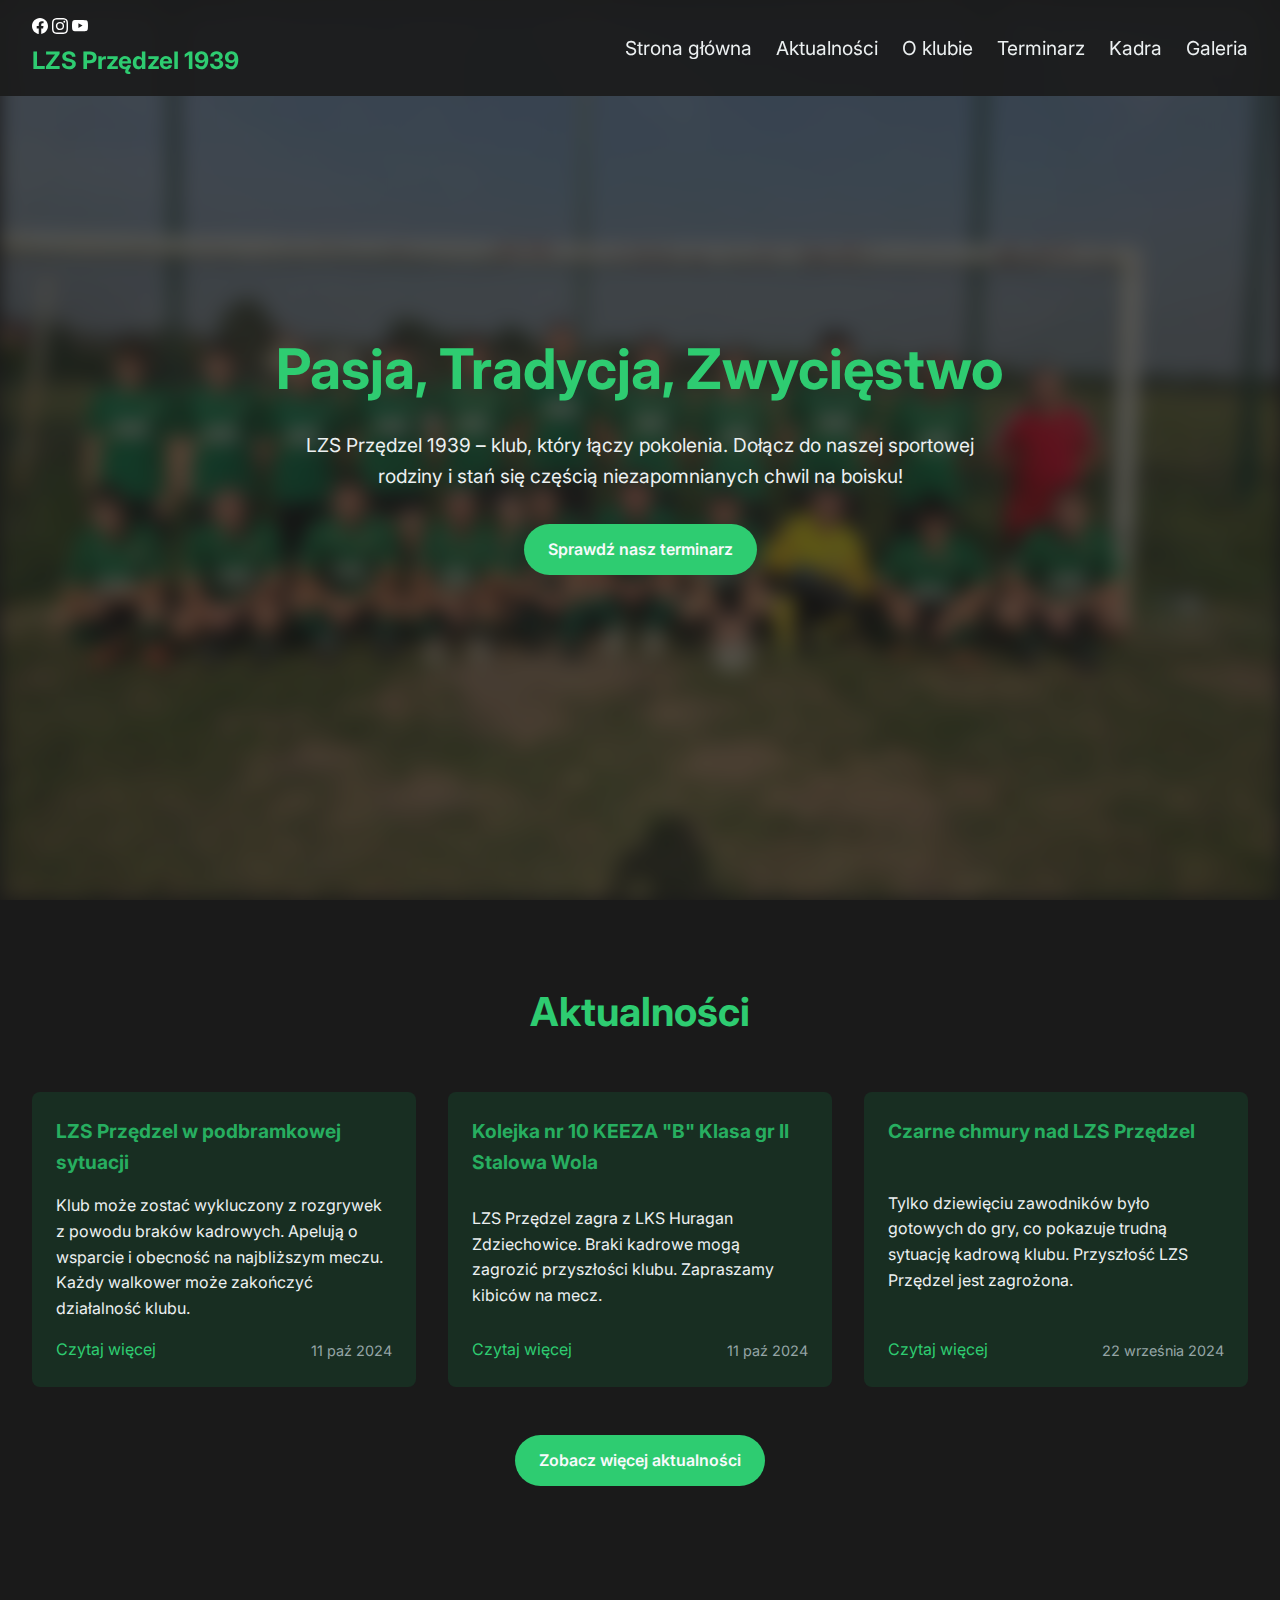
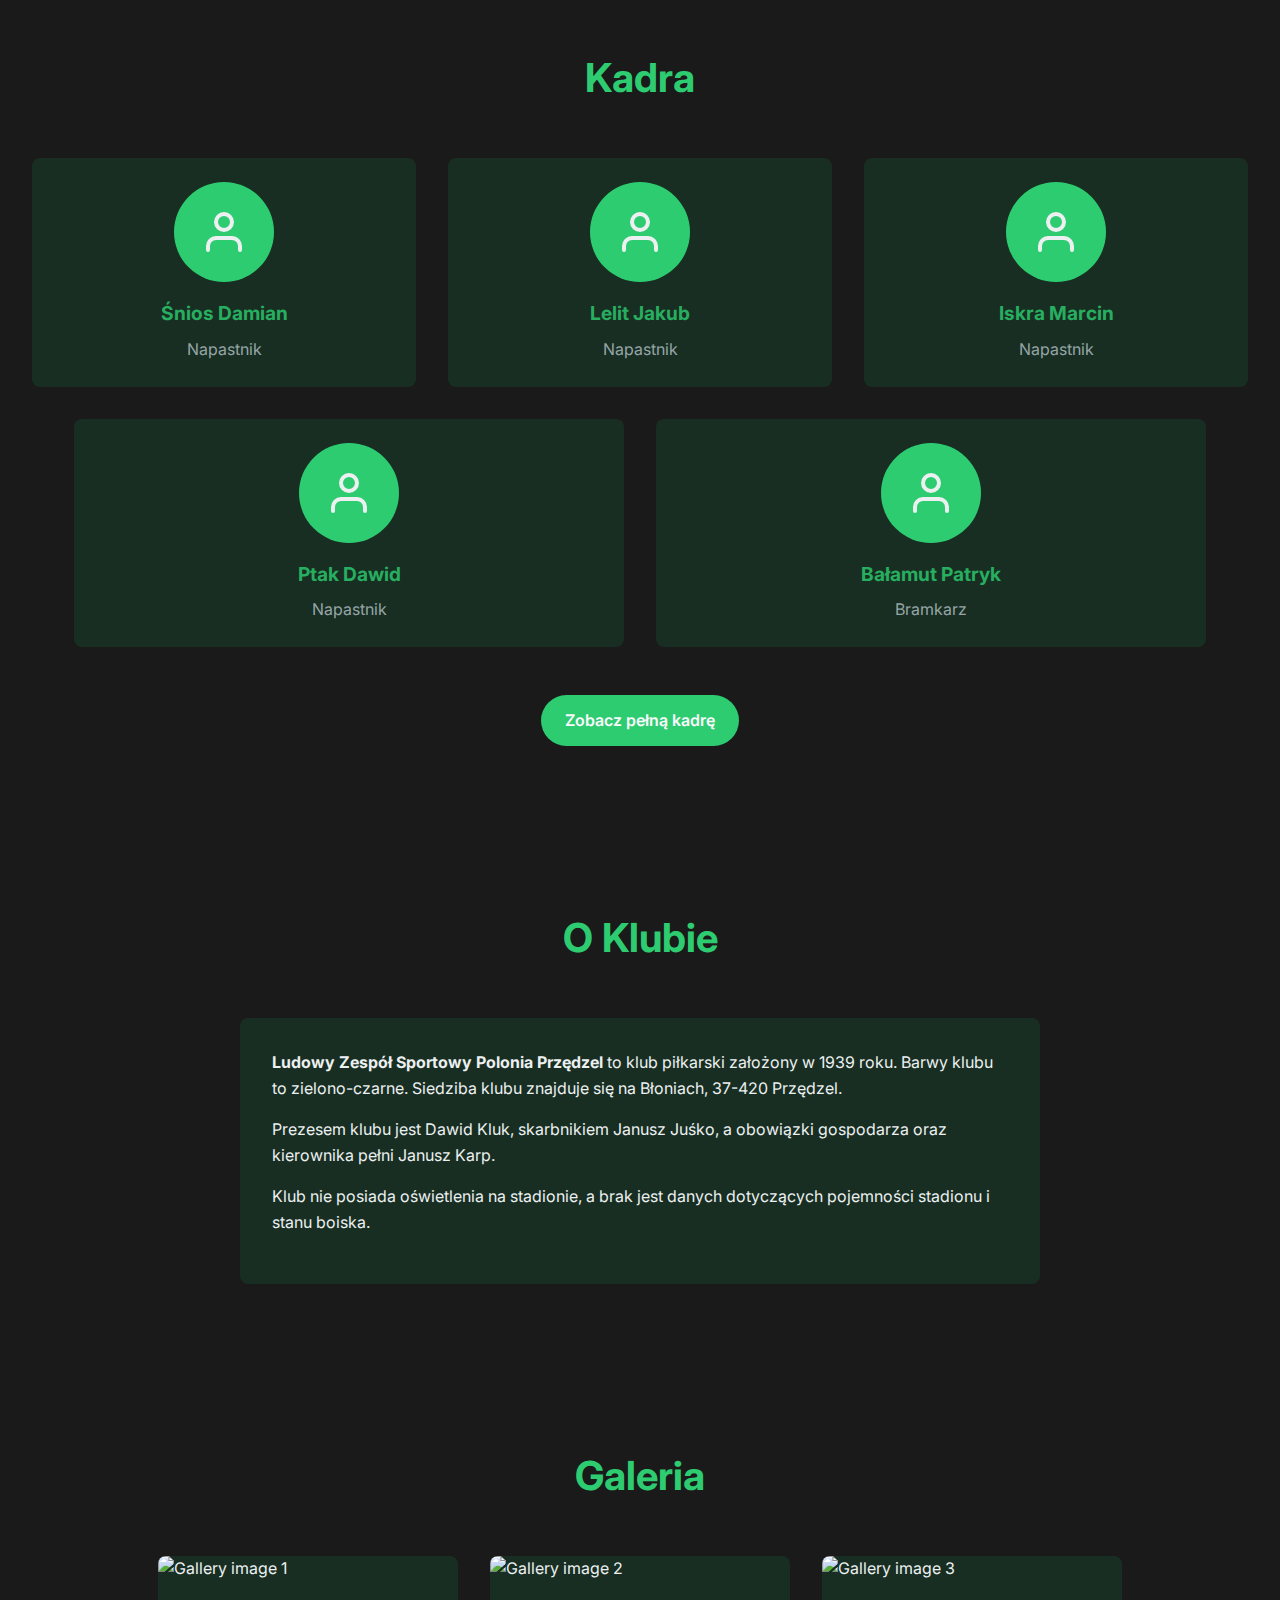
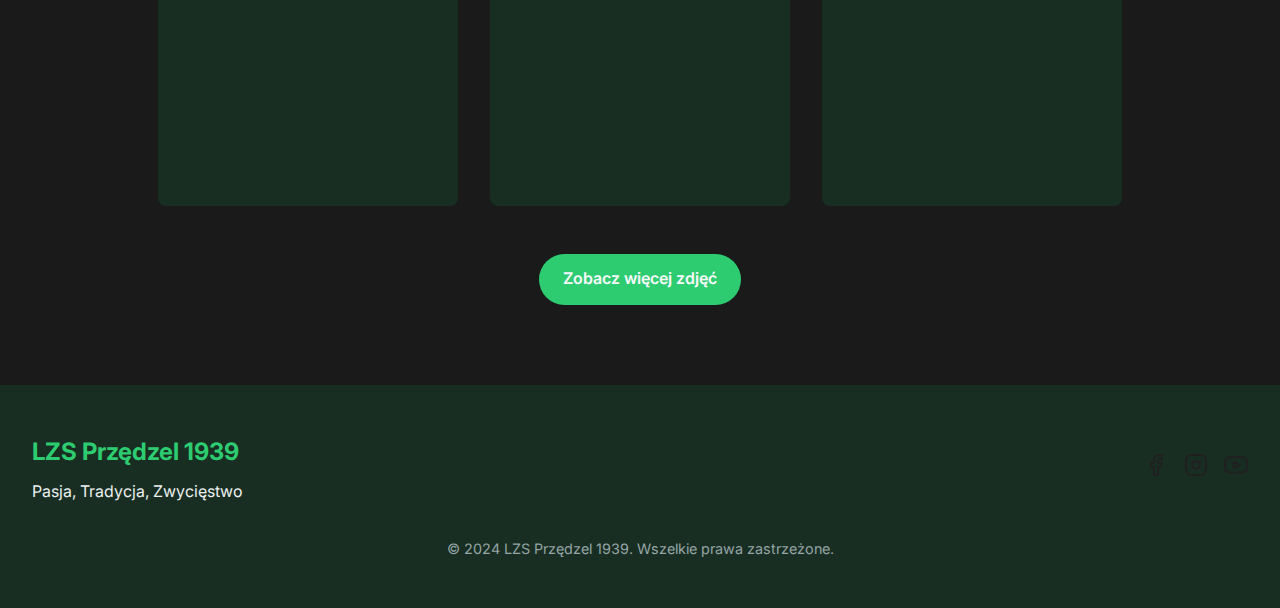
==== commit f921bf47: "new layout and news page" ====
--- a/index.html
+++ b/index.html
@@ -3,35 +3,78 @@
   <head>
     <meta charset="UTF-8" />
     <meta name="viewport" content="width=device-width, initial-scale=1.0" />
+    <title>LZS Przędzel 1939 - Oficjalna Strona Klubu</title>
     <link
-      href="https://fonts.googleapis.com/css?family=Roboto"
+      href="https://fonts.googleapis.com/css2?family=Inter:wght@300;400;600;700&display=swap"
       rel="stylesheet"
     />
     <link rel="stylesheet" href="style.css" />
-    <link rel="icon" type="image/x-icon" href="/images/logo.png" />
-    <title>LZS Przędzel 1939</title>
   </head>
   <body>
     <header>
       <nav>
-        <ul>
-          <li><a href="index.html">Strona główna</a></li>
-          <li><a href="#">Aktualności</a></li>
-          <li><a href="#">O klubie</a></li>
-        </ul>
-        <div id="header-title-container">
-          <div id="header-title-icons-container">
-            <a href="#"><img src="images/facebook.svg" alt="fb-icon" /></a>
-            <a href="#"><img src="images/instagram.svg" alt="ig-icon" /></a>
-            <a href="#"><img src="images/youtube.svg" alt="yt-icon" /></a>
-          </div>
-          <a href="index.html"><h1>LZS Przędzel 1939</h1></a>
-        </div>
-        <ul>
-          <li><a href="#">Terminarz</a></li>
-          <li><a href="team-roster.html">Kadra</a></li>
-          <li><a href="/gallery.html">Galeria</a></li>
-        </ul>
+        <div>
+          <div class="social-icons">
+            <a
+              href="https://www.facebook.com/profile.php?id=100057232098944"
+              target="_blank"
+              rel="noopener noreferrer"
+            >
+              <img src="/images/facebook.svg" alt="fb-icon" />
+            </a>
+            <a href="#">
+              <img src="/images/instagram.svg" alt="ig-icon" />
+            </a>
+            <a href="#">
+              <img src="/images/youtube.svg" alt="yt-icon" />
+            </a>
+          </div>
+          <a href="/index.html" class="logo">LZS Przędzel 1939</a>
+        </div>
+        <div class="nav-links" id="navLinks">
+          <button class="close-menu" id="closeMenu">
+            <svg
+              xmlns="http://www.w3.org/2000/svg"
+              width="24"
+              height="24"
+              viewBox="0 0 24 24"
+              fill="none"
+              stroke="currentColor"
+              stroke-width="2"
+              stroke-linecap="round"
+              stroke-linejoin="round"
+            >
+              <line x1="18" y1="6" x2="6" y2="18"></line>
+              <line x1="6" y1="6" x2="18" y2="18"></line>
+            </svg>
+          </button>
+          <ul>
+            <li><a href="/index.html">Strona główna</a></li>
+            <li><a href="#news">Aktualności</a></li>
+            <li><a href="#about">O klubie</a></li>
+            <li><a href="#schedule">Terminarz</a></li>
+            <li><a href="#squad">Kadra</a></li>
+            <li><a href="#gallery">Galeria</a></li>
+          </ul>
+        </div>
+
+        <button class="menu-toggle" id="menuToggle">
+          <svg
+            xmlns="http://www.w3.org/2000/svg"
+            width="24"
+            height="24"
+            viewBox="0 0 24 24"
+            fill="none"
+            stroke="currentColor"
+            stroke-width="2"
+            stroke-linecap="round"
+            stroke-linejoin="round"
+          >
+            <line x1="3" y1="12" x2="21" y2="12"></line>
+            <line x1="3" y1="6" x2="21" y2="6"></line>
+            <line x1="3" y1="18" x2="21" y2="18"></line>
+          </svg>
+        </button>
       </nav>
     </header>
 
@@ -39,112 +82,168 @@
       <section class="hero">
         <div class="hero-overlay"></div>
         <div class="hero-content">
-          <div class="content-container">
-            <h1 class="title">Pasja, Tradicja, Zwycięstwo</h1>
-            <p class="description">
-              LZS Przędzel 1939 – klub, który łączy pokolenia. Dołącz do naszej
-              sportowej rodziny i stań się częścią niezapomnianych chwil na
-              boisku!
+          <h1>Pasja, Tradycja, Zwycięstwo</h1>
+          <p>
+            LZS Przędzel 1939 – klub, który łączy pokolenia. Dołącz do naszej
+            sportowej rodziny i stań się częścią niezapomnianych chwil na
+            boisku!
+          </p>
+          <a href="#" class="btn">Sprawdź nasz terminarz</a>
+        </div>
+      </section>
+
+      <section id="news" class="news">
+        <h2>Aktualności</h2>
+        <div class="news-grid">
+          <div class="news-item">
+            <h3>LZS Przędzel w podbramkowej sytuacji</h3>
+            <p>
+              Klub może zostać wykluczony z rozgrywek z powodu braków kadrowych.
+              Apelują o wsparcie i obecność na najbliższym meczu. Każdy walkower
+              może zakończyć działalność klubu.
             </p>
-            <a href="#" class="btn">Sprawdź nasz terminarz</a>
-          </div>
-        </div>
-      </section>
-
-      <section class="transition-section">
-        <div class="transition-content">
-          <h2>Dołącz do nas!</h2>
-          <p>Zostań częścią naszej drużyny i śledź nasze osiągnięcia.</p>
-          <a href="#" class="btn">Dowiedz się więcej</a>
-        </div>
-      </section>
-
-      <section class="news-section">
-        <h2>Aktualności</h2>
-        <div class="news-item">
-          <h3>Koniec współpracy z trenerem</h3>
-          <p>
-            <strong>Autor:</strong> treneiro.ks,
-            <strong>Data:</strong> 2018-08-18
-          </p>
-          <p>
-            W dniu 7 sierpnia 2018 zakończono współpracę z trenerem Januszem
-            Dmitrowskim. Obowiązki przejął Łukasz Kluk.
-          </p>
-          <a href="#" class="more">więcej »</a>
-        </div>
-        <div class="news-item">
-          <h3>Koniec sezonu - Kolejka 26.</h3>
-          <p>
-            <strong>Autor:</strong> treneiro.ks,
-            <strong>Data:</strong> 2018-06-18
-          </p>
-          <p>
-            W meczu z KS Majdan Łętowski padł remis 2:2. Sezon zakończony na
-            naukę i ogrywanie młodych zawodników.
-          </p>
-          <a href="#" class="more">więcej »</a>
-        </div>
-        <div class="news-item">
-          <h3>Kolejka 25. - LZS Przędzel 4:2 KS Łukowa</h3>
-          <p>
-            <strong>Autor:</strong> treneiro.ks,
-            <strong>Data:</strong> 2018-06-10
-          </p>
-          <p>
-            Udany mecz z KS Łukowa, wygrana 4:2. Kluczowe bramki zdobył Konrad
-            Śnios.
-          </p>
-          <a href="#" class="more">więcej »</a>
-        </div>
-        <a href="#" class="btn">Zobacz więcej aktualności</a>
-      </section>
-
-      <section class="team-roster-section">
+            <div class="news-footer">
+              <a href="/news.html#news1" class="read-more">Czytaj więcej</a>
+              <span class="date">11 paź 2024</span>
+            </div>
+          </div>
+          <div class="news-item">
+            <h3>Kolejka nr 10 KEEZA "B" Klasa gr II Stalowa Wola</h3>
+            <p>
+              LZS Przędzel zagra z LKS Huragan Zdziechowice. Braki kadrowe mogą
+              zagrozić przyszłości klubu. Zapraszamy kibiców na mecz.
+            </p>
+            <div class="news-footer">
+              <a href="/news.html#news2" class="read-more">Czytaj więcej</a>
+              <span class="date">11 paź 2024</span>
+            </div>
+          </div>
+          <div class="news-item">
+            <h3>Czarne chmury nad LZS Przędzel</h3>
+            <p>
+              Tylko dziewięciu zawodników było gotowych do gry, co pokazuje
+              trudną sytuację kadrową klubu. Przyszłość LZS Przędzel jest
+              zagrożona.
+            </p>
+            <div class="news-footer">
+              <a href="/news.html#news3" class="read-more">Czytaj więcej</a>
+              <span class="date">22 września 2024</span>
+            </div>
+          </div>
+        </div>
+        <a href="/news.html" class="btn">Zobacz więcej aktualności</a>
+      </section>
+
+      <section id="squad" class="squad">
         <h2>Kadra</h2>
-        <div class="team-roster">
-          <div class="team-member">
-            <img src="/images/person-circle.svg" alt="Damian Śnios" />
-            <div class="member-info">
-              <p class="name">Śnios Damian</p>
-              <p class="position">Napastnik</p>
-            </div>
-          </div>
-          <div class="team-member">
-            <img src="/images/person-circle.svg" alt="Jakub Lelit" />
-            <div class="member-info">
-              <p class="name">Lelit Jakub</p>
-              <p class="position">Napastnik</p>
-            </div>
-          </div>
-          <div class="team-member">
-            <img src="/images/person-circle.svg" alt="Marcin Iskra" />
-            <div class="member-info">
-              <p class="name">Iskra Marcin</p>
-              <p class="position">Napastnik</p>
-            </div>
-          </div>
-          <div class="team-member">
-            <img src="/images/person-circle.svg" alt="Dawid Ptak" />
-            <div class="member-info">
-              <p class="name">Ptak Dawid</p>
-              <p class="position">Napastnik</p>
-            </div>
-          </div>
-          <div class="team-member">
-            <img src="/images/person-circle.svg" alt="Patryk Bałamut" />
-            <div class="member-info">
-              <p class="name">Bałamut Patryk</p>
-              <p class="position">Bramkarz</p>
-            </div>
+        <div class="squad-grid">
+          <div class="player">
+            <div class="player-avatar">
+              <svg
+                xmlns="http://www.w3.org/2000/svg"
+                width="48"
+                height="48"
+                viewBox="0 0 24 24"
+                fill="none"
+                stroke="currentColor"
+                stroke-width="2"
+                stroke-linecap="round"
+                stroke-linejoin="round"
+              >
+                <path d="M20 21v-2a4 4 0 0 0-4-4H8a4 4 0 0 0-4 4v2"></path>
+                <circle cx="12" cy="7" r="4"></circle>
+              </svg>
+            </div>
+            <h3>Śnios Damian</h3>
+            <p>Napastnik</p>
+          </div>
+          <div class="player">
+            <div class="player-avatar">
+              <svg
+                xmlns="http://www.w3.org/2000/svg"
+                width="48"
+                height="48"
+                viewBox="0 0 24 24"
+                fill="none"
+                stroke="currentColor"
+                stroke-width="2"
+                stroke-linecap="round"
+                stroke-linejoin="round"
+              >
+                <path d="M20 21v-2a4 4 0 0 0-4-4H8a4 4 0 0 0-4 4v2"></path>
+                <circle cx="12" cy="7" r="4"></circle>
+              </svg>
+            </div>
+            <h3>Lelit Jakub</h3>
+            <p>Napastnik</p>
+          </div>
+          <div class="player">
+            <div class="player-avatar">
+              <svg
+                xmlns="http://www.w3.org/2000/svg"
+                width="48"
+                height="48"
+                viewBox="0 0 24 24"
+                fill="none"
+                stroke="currentColor"
+                stroke-width="2"
+                stroke-linecap="round"
+                stroke-linejoin="round"
+              >
+                <path d="M20 21v-2a4 4 0 0 0-4-4H8a4 4 0 0 0-4 4v2"></path>
+                <circle cx="12" cy="7" r="4"></circle>
+              </svg>
+            </div>
+            <h3>Iskra Marcin</h3>
+            <p>Napastnik</p>
+          </div>
+          <div class="player">
+            <div class="player-avatar">
+              <svg
+                xmlns="http://www.w3.org/2000/svg"
+                width="48"
+                height="48"
+                viewBox="0 0 24 24"
+                fill="none"
+                stroke="currentColor"
+                stroke-width="2"
+                stroke-linecap="round"
+                stroke-linejoin="round"
+              >
+                <path d="M20 21v-2a4 4 0 0 0-4-4H8a4 4 0 0 0-4 4v2"></path>
+                <circle cx="12" cy="7" r="4"></circle>
+              </svg>
+            </div>
+            <h3>Ptak Dawid</h3>
+            <p>Napastnik</p>
+          </div>
+          <div class="player">
+            <div class="player-avatar">
+              <svg
+                xmlns="http://www.w3.org/2000/svg"
+                width="48"
+                height="48"
+                viewBox="0 0 24 24"
+                fill="none"
+                stroke="currentColor"
+                stroke-width="2"
+                stroke-linecap="round"
+                stroke-linejoin="round"
+              >
+                <path d="M20 21v-2a4 4 0 0 0-4-4H8a4 4 0 0 0-4 4v2"></path>
+                <circle cx="12" cy="7" r="4"></circle>
+              </svg>
+            </div>
+            <h3>Bałamut Patryk</h3>
+            <p>Bramkarz</p>
           </div>
         </div>
         <a href="#" class="btn">Zobacz pełną kadrę</a>
       </section>
 
-      <section>
-        <div class="club-info-section">
-          <h2>O Klubie</h2>
+      <section id="about" class="about">
+        <h2>O Klubie</h2>
+        <div class="about-content">
           <p>
             <strong>Ludowy Zespół Sportowy Polonia Przędzel</strong> to klub
             piłkarski założony w 1939 roku. Barwy klubu to zielono-czarne.
@@ -161,24 +260,113 @@
         </div>
       </section>
 
-      <section class="gallery-section">
+      <section id="gallery" class="gallery">
         <h2>Galeria</h2>
-        <div class="gallery-items-container">
+        <div class="gallery-grid">
           <div class="gallery-item">
-            <img src="images/gallery1.jpg" alt="Galeria 1" />
+            <img
+              src="https://images.unsplash.com/photo-1508098682722-e99c43a406b2?ixlib=rb-1.2.1&auto=format&fit=crop&w=600&q=80"
+              alt="Gallery image 1"
+            />
+            <div class="overlay">
+              <span>Zobacz więcej</span>
+            </div>
           </div>
           <div class="gallery-item">
-            <img src="images/gallery2.jpg" alt="Galeria 2" />
+            <img
+              src="https://images.unsplash.com/photo-1551958219-acbc608c6377?ixlib=rb-1.2.1&auto=format&fit=crop&w=600&q=80"
+              alt="Gallery image 2"
+            />
+            <div class="overlay">
+              <span>Zobacz więcej</span>
+            </div>
           </div>
           <div class="gallery-item">
-            <img src="images/gallery3.jpg" alt="Galeria 3" />
-          </div>
-        </div>
-        <a href="gallery.html" class="btn">Zobacz więcej zdjęć</a>
+            <img
+              src="https://images.unsplash.com/photo-1574629810360-7efbbe195018?ixlib=rb-1.2.1&auto=format&fit=crop&w=600&q=80"
+              alt="Gallery image 3"
+            />
+            <div class="overlay">
+              <span>Zobacz więcej</span>
+            </div>
+          </div>
+        </div>
+        <a href="#" class="btn">Zobacz więcej zdjęć</a>
       </section>
     </main>
+
     <footer>
-      <p>&copy; 2024 LZS Przędzel 1939. Wszelkie prawa zastrzeżone.</p>
+      <div class="footer-content">
+        <div class="footer-info">
+          <h3>LZS Przędzel 1939</h3>
+          <p>Pasja, Tradycja, Zwycięstwo</p>
+        </div>
+        <div class="footer-social">
+          <a
+            href="https://www.facebook.com/profile.php?id=100057232098944"
+            target="_blank"
+            rel="noopener noreferrer"
+          >
+            <svg
+              xmlns="http://www.w3.org/2000/svg"
+              width="24"
+              height="24"
+              viewBox="0 0 24 24"
+              fill="none"
+              stroke="currentColor"
+              stroke-width="2"
+              stroke-linecap="round"
+              stroke-linejoin="round"
+            >
+              <path
+                d="M18 2h-3a5 5 0 0 0-5 5v3H7v4h3v8h4v-8h3l1-4h-4V7a1 1 0 0 1 1-1h3z"
+              ></path>
+            </svg>
+          </a>
+          <a href="#">
+            <svg
+              xmlns="http://www.w3.org/2000/svg"
+              width="24"
+              height="24"
+              viewBox="0 0 24 24"
+              fill="none"
+              stroke="currentColor"
+              stroke-width="2"
+              stroke-linecap="round"
+              stroke-linejoin="round"
+            >
+              <rect x="2" y="2" width="20" height="20" rx="5" ry="5"></rect>
+              <path d="M16 11.37A4 4 0 1 1 12.63 8 4 4 0 0 1 16 11.37z"></path>
+              <line x1="17.5" y1="6.5" x2="17.51" y2="6.5"></line>
+            </svg>
+          </a>
+          <a href="#">
+            <svg
+              xmlns="http://www.w3.org/2000/svg"
+              width="24"
+              height="24"
+              viewBox="0 0 24 24"
+              fill="none"
+              stroke="currentColor"
+              stroke-width="2"
+              stroke-linecap="round"
+              stroke-linejoin="round"
+            >
+              <path
+                d="M22.54 6.42a2.78 2.78 0 0 0-1.94-2C18.88 4 12 4 12 4s-6.88 0-8.6.46a2.78 2.78 0 0 0-1.94 2A29 29 0 0 0 1 11.75a29 29 0 0 0 .46 5.33A2.78 2.78 0 0 0 3.4 19c1.72.46 8.6.46 8.6.46s6.88 0 8.6-.46a2.78 2.78 0 0 0 1.94-2 29 29 0 0 0 .46-5.25 29 29 0 0 0-.46-5.33z"
+              ></path>
+              <polygon
+                points="9.75 15.02 15.5 11.75 9.75 8.48 9.75 15.02"
+              ></polygon>
+            </svg>
+          </a>
+        </div>
+      </div>
+      <div class="footer-copyright">
+        &copy; 2024 LZS Przędzel 1939. Wszelkie prawa zastrzeżone.
+      </div>
     </footer>
+
+    <script src="script.js"></script>
   </body>
 </html>
--- a/style.css
+++ b/style.css
@@ -1,331 +1,455 @@
 :root {
-    --primary-color: #4482c3;
-    --secondary-color: #8db9e6;
-    --accent-color: #5da2ea;
-    --background-color: #f5f8fb;
-    --text-color: #0b0b0b;
-    --light-background: #e8ebef;
-    --dark-text: #333;
-    --white: #fff;
-    --shadow-color: rgba(0, 0, 0, 0.1);
-}
-
-*,
-*::before,
-*::after {
+  --primary-color: #2ecc71;
+  --secondary-color: #27ae60;
+  --accent-color: #1abc9c;
+  --background-color: #1a1a1a;
+  --text-color: #ecf0f1;
+  --dark-background: #182e22;
+  --light-text: #f8fafc;
+  --dark-text: #95a5a6;
+}
+
+
+* {
+  margin: 0;
+  padding: 0;
   box-sizing: border-box;
 }
-  body {
-    font-family: 'Roboto', sans-serif;
-    margin: 0;
+
+body {
+  font-family: 'Inter', sans-serif;
+  background-color: var(--background-color);
+  color: var(--text-color);
+  line-height: 1.6;
+}
+
+a {
+  color: inherit;
+  text-decoration: none;
+}
+
+.btn {
+  display: inline-block;
+  background-color: var(--primary-color);
+  color: var(--light-text);
+  padding: 0.8rem 1.5rem;
+  border-radius: 9999px;
+  font-weight: 600;
+  transition: background-color 0.3s ease;
+}
+
+.btn:hover {
+  background-color: var(--accent-color);
+}
+
+header {
+  position: fixed;
+  width: 100%;
+  background-color: #1a1a1ae5;
+  backdrop-filter: blur(10px);
+  z-index: 1000;
+}
+
+nav {
+  display: flex;
+  justify-content: space-between;
+  align-items: center;
+  padding: 1rem 2rem;
+}
+
+.logo {
+  font-size: 1.5rem;
+  font-weight: 700;
+  color: var(--primary-color);
+}
+.social-icons, .footer-social {
+  filter: invert(100%) sepia(0%) saturate(0%) hue-rotate(0deg) brightness(200%) contrast(100%);
+}
+
+.nav-links {
+  position: fixed;
+  top: 0;
+  right: -300px;
+  width: 300px;
+  height: 100vh;
+  background-color: var(--dark-background);
+  padding: 2rem;
+  transition: right 0.3s ease-in-out;
+  z-index: 1001;
+}
+
+.nav-links.active {
+  right: 0;
+}
+
+.nav-links ul {
+  list-style: none;
+  padding: 0;
+}
+
+.nav-links li {
+  margin-bottom: 1.5rem;
+}
+
+.nav-links a {
+  color: var(--text-color);
+  font-size: 1.2rem;
+  transition: color 0.3s ease;
+}
+
+.nav-links a:hover {
+  color: var(--primary-color);
+}
+
+.close-menu {
+  position: absolute;
+  top: 1rem;
+  right: 1rem;
+  background: none;
+  border: none;
+  color: var(--text-color);
+  cursor: pointer;
+}
+
+.menu-toggle {
+  background: none;
+  border: none;
+  color: var(--text-color);
+  cursor: pointer;
+}
+
+@media (min-width: 769px) {
+  .menu-toggle {
+    display: none;
+  }
+
+  .nav-links {
+    position: static;
+    width: auto;
+    height: auto;
+    background-color: transparent;
     padding: 0;
-    color: var(--text-color);
-    background-color: var(--background-color);
+  }
+
+  .nav-links ul {
     display: flex;
-    flex-direction: column;
-    overflow-x: hidden;
-    overflow-y: scroll;
-  }
-  
-  header {
-    position: fixed;
-    width: 100%;
-    background-color: var(--background-color);
-    box-shadow: 0 0 1px var(--text-color);
-    z-index: 1000;
-  }
-  
-  header nav {
-    padding: 10px 20px;
-    display: flex;
-    align-items: center;
-    justify-content: space-between;
-  }
-  
-  #header-title-container {
-    text-align: center;
-  }
-  
-  #header-title-container h1 {
-    margin: 0;
-  }
-  
-  #header-title-icons-container {
-    display: flex;
-    justify-content: center;
-    gap: 0.5rem;
-  }
-  
-  nav ul {
-    list-style: none;
-    display: flex;
-    gap: 1rem;
-    margin: 0;
-    padding: 0;
-  }
-  
-  nav ul li {
-    font-weight: 600;
-    position: relative;
-    cursor: pointer;
-    padding-bottom: 5px;
-  }
-  
-  nav ul li::after {
-    content: '';
-    position: absolute;
-    left: 0;
-    bottom: 0;
-    height: 3px;
-    width: 0;
-    background-color: black;
-    transition: width 0.3s ease-in-out;
-  }
-  
-  nav ul li:hover::after {
-    width: 100%;
-  }
-  
-  a {
-    text-decoration: none;
-    color: inherit;
-  }
-  
-  .hero {
-    display: flex;
-    justify-content: center;
-    align-items: center;
-    margin-top: 69px;
-    height: calc(100vh - 69px);
-    background-image: url('images/herobackground.jpg');
-    background-size: cover;
-    background-position: center;
-    position: relative;
-  }
-  
-  .hero-overlay {
-    position: absolute;
-    inset: 0;
-    background-color: rgba(141, 186, 230, 0.65);
-    backdrop-filter: blur(5px);
-  }
-  
-  .hero-content {
-    z-index: 2;
-    text-align: center;
-    color: var(--white);
-  }
-  
-  .hero-content .title {
-    font-size: 3rem;
-  }
-  
-  .transition-section {
-    padding: 60px 20px;
-    text-align: center;
-  }
-  
-  .transition-section h2 {
-    font-size: 2.5rem;
-  }
-  
-  .transition-section p {
-    font-size: 1.2rem;
-  }
-  
-  section:nth-of-type(even){
-    background-color: var(--white);
-  }
-
-
-  
-  .news-section {
-    padding: 40px 20px;
-    text-align: center;
-    display: flex;
-    flex-direction: column;
-    align-items: center;
-  }
-  
-  .news-item {
-    background-color: var(--white);
-    border-radius: 8px;
-    padding: 20px;
-    margin: 20px 0;
-    box-shadow: 0 2px 5px var(--shadow-color);
-    max-width: 800px;
-    width: 100%;
-  }
-  
-  .news-item h3 {
-    font-size: 1.8rem;
-  }
-  
-  .news-item p {
-    margin: 5px 0;
-  }
-  
-  .news-item .more {
-    color: var(--primary-color);
-  }
-  
-  .club-info-section {
-    background-color: var(--white);
-    padding: 30px;
-    margin: 50px auto;
-    border-radius: 10px;
-    box-shadow: 0 4px 8px var(--shadow-color);
-    max-width: 800px;
-  }
-  
-  .club-info-section h2 {
-    font-size: 2rem;
-    color: var(--primary-color);
-    text-align: center;
-    font-weight: bold;
-  }
-  
-  .team-roster-section {
-    padding: 20px;
-    text-align: center;
-  }
-  
-  .team-roster {
-    display: flex;
-    justify-content: center;
-    gap: 20px;
-    flex-wrap: wrap;
-  }
-  
-  .team-member {
-    width: 150px;
-    text-align: center;
-  }
-  
-  .team-member img {
-    width: 100px;
-    height: 100px;
-    object-fit: cover;
-    border-radius: 50%;
-    box-shadow: 0 4px 8px var(--shadow-color);
-  }
-  
-  .member-info {
-    margin-top: 10px;
-  }
-  
-  .name {
-    font-weight: bold;
-    color: var(--dark-text);
-  }
-  
-  .position {
-    color: var(--text-color);
-    font-size: 14px;
-  }
-  
-  .btn {
-    display: inline-block;
-    margin-top: 20px;
-    padding: 10px 20px;
-    background-color: var(--primary-color);
-    color: var(--white);
-    text-decoration: none;
-    border-radius: 5px;
-    box-shadow: 0 4px 6px var(--shadow-color);
-    transition: background-color 0.3s ease;
-  }
-  
-  .btn:hover {
-    background-color: var(--accent-color);
-  }
-  
-  .gallery-section {
-    padding: 40px 20px;
-    text-align: center;
-    display: flex;
-    flex-direction: column;
-    align-items: center;
-    gap: 20px;
-  }
-  .gallery-items-container{
-    display: flex;
-    flex-direction: row;
-    justify-content: center;
-    flex-wrap: wrap;
-    gap: 1rem;
-
-  }
-  
-  .gallery-item {
-    position: relative;
-    overflow: hidden;
-    border-radius: 12px;
-    height: 200px;
-    width: 300px;
-    transition: transform 0.3s ease-in-out;
-  }
-  
-  .gallery-item img {
-    width: 100%;
-    transition: transform 0.4s ease-in-out;
-  }
-  
-  .gallery-item:hover {
-    transform: scale(1.05);
-  }
-  
-  .gallery-item:hover img {
-    transform: scale(1.1);
-  }
-  
-  footer {
-    background-color: var(--primary-color);
-    color: var(--white);
-    padding: 20px;
-    text-align: center;
-  }
-  
-  @media (max-width: 768px) {
-    .hero-content .title {
-      font-size: 2.5rem;
-    }
-  
-    .transition-section h2 {
-      font-size: 2rem;
-    }
-  
-    .transition-section p {
-      font-size: 1rem;
-    }
-  
-    nav ul {
-      flex-direction: column;
-    }
-    
-    nav ul:last-of-type{
-        text-align: right;
-    }
-
-    .hero {
-      margin-top: 108px;
-      height: calc(100vh - 108px);
-    }
-  }
-  
-  @media (max-width: 480px) {
-    #header-title-container {
-      padding-bottom: 1rem;
-    }
-  
-    .hero {
-      margin-top: 143px;
-      height: calc(100vh - 143px);
-    }
-  
-    .team-table th,
-    .team-table td {
+  }
+
+  .nav-links li {
+    margin-left: 1.5rem;
+    margin-bottom: 0;
+  }
+
+  .close-menu {
+    display: none;
+  }
+}
+
+@media (max-width: 768px) {
+  .nav-links {
+    display: none;
+  }
+
+  .nav-links.active {
+    display: block;
+  }
+
+  .menu-toggle {
+    display: block;
+  }
+}
+
+.hero {
+  height: 100vh;
+  background-image: url('https://images.unsplash.com/photo-1508098682722-e99c43a406b2?ixlib=rb-1.2.1&auto=format&fit=crop&w=1950&q=80');
+  background-size: cover;
+  background-position: center;
+  display: flex;
+  align-items: center;
+  justify-content: center;
+  position: relative;
+  overflow: hidden;
+
+}
+
+.hero::before {
+  content: '';
+  position: absolute;
+  top: 0;
+  left: 0;
+  right: 0;
+  bottom: 0;
+  background-image: url("/images/herobackground.jpg");
+  filter: blur(10px);
+  background-position: center;
+  background-size: cover;
+}
+.hero-overlay {
+  position: absolute;
+  top: 0;
+  left: 0;
+  right: 0;
+  bottom: 0;
+  background-color: #1a1a1ab3; 
+  z-index: 1; 
+}
+
+.hero-content {
+  text-align: center;
+  max-width: 800px;
+  padding: 2rem;
+  position: relative;
+  z-index: 1;
+}
+
+.hero h1 {
+  font-size: 3.5rem;
+  margin-bottom: 1rem;
+  color: var(--primary-color);
+}
+
+.hero p {
+  font-size: 1.2rem;
+  margin-bottom: 2rem;
+}
+
+section {
+  padding: 5rem 2rem;
+}
+
+section h2 {
+  font-size: 2.5rem;
+  text-align: center;
+  margin-bottom: 3rem;
+  color: var(--primary-color);
+}
+
+#news, #squad, #gallery{
+  display: flex;
+  flex-direction: column;
+  justify-content: center;
+  align-items: center;
+}
+
+.news-grid, .squad-grid, .gallery-grid {
+  display: flex;
+  flex-wrap: wrap;
+  justify-content: center;
+  gap: 2rem;
+  margin-bottom: 3rem;
+}
+
+.news-section{
+  display: flex;
+  flex-direction: column;
+  justify-content: center;
+  align-items: center;
+  gap: 1rem;
+}
+
+.news-section .news-item{
+  width: 100%;
+  max-width: 800px;
+}
+
+
+.news-item, .player, .gallery-item {
+  background-color: var(--dark-background);
+  border-radius: 0.5rem;
+  overflow: hidden;
+  transition: transform 0.3s ease, box-shadow 0.3s ease;
+  flex: 1;
+  min-width: 300px;
+  max-width: 550px;
+  display: flex;
+  flex-direction: column;
+  justify-content: space-between;
+}
+
+
+
+.news-item:hover, .player:hover, .gallery-item:hover {
+  transform: translateY(-5px);
+  box-shadow: 0 10px 20px rgba(0, 0, 0, 0.2);
+}
+
+.news-item {
+  padding: 1.5rem;
+}
+
+.news-item h3 {
+  font-size: 1.2rem;
+  margin-bottom: 1rem;
+  color: var(--secondary-color);
+}
+
+.news-footer {
+  display: flex;
+  justify-content: space-between;
+  align-items: center;
+  margin-top: 1rem;
+}
+
+.read-more {
+  color: var(--primary-color);
+}
+
+.date {
+  color: var(--dark-text);
+  font-size: 0.9rem;
+}
+
+.player {
+  text-align: center;
+  padding: 1.5rem;
+}
+
+.player-avatar {
+  width: 100px;
+  height: 100px;
+  background-color: var(--primary-color);
+  border-radius: 50%;
+  display: flex;
+  align-items: center;
+  justify-content: center;
+  margin: 0 auto 1rem;
+}
+
+.player h3 {
+  font-size: 1.2rem;
+  margin-bottom: 0.5rem;
+  color: var(--secondary-color);
+}
+
+.player p {
+  color: var(--dark-text);
+}
+
+.about-content {
+  max-width: 800px;
+  margin: 0 auto;
+  background-color: var(--dark-background);
+  padding: 2rem;
+  border-radius: 0.5rem;
+}
+
+.about-content p {
+  margin-bottom: 1rem;
+}
+
+.gallery-item {
+  position: relative;
+}
+
+.gallery-item img {
+  width: 100%;
+  height: 250px;
+  object-fit: cover;
+}
+
+.gallery-item .overlay {
+  position: absolute;
+  top: 0;
+  left: 0;
+  right: 0;
+  bottom: 0;
+  background-color: rgba(15, 23, 42, 0.7);
+  display: flex;
+  align-items: center;
+  justify-content: center;
+  opacity: 0;
+  transition: opacity 0.3s ease;
+}
+
+.gallery-item:hover .overlay {
+  opacity: 1;
+}
+
+footer {
+  background-color: var(--dark-background);
+  padding: 3rem 2rem;
+}
+
+.footer-content {
+  display: flex;
+  justify-content: space-between;
+  align-items: center;
+  margin-bottom: 2rem;
+}
+
+.footer-info h3 {
+  font-size: 1.5rem;
+  color: var(--primary-color);
+  margin-bottom: 0.5rem;
+}
+
+.footer-social {
+  display: flex;
+}
+
+.footer-social a {
+  margin-left: 1rem;
+  color: var(--text-color);
+  transition: color 0.3s ease;
+}
+
+.footer-social a:hover {
+  color: var(--primary-color);
+}
+
+.footer-copyright {
+  text-align: center;
+  color: var(--dark-text);
+  font-size: 0.9rem;
+}
+
+@media (max-width: 960px) {
+   .nav-links ul li a{
       font-size: 0.9rem;
     }
-  }
-  +}
+
+@media (max-width: 850px) {
+  .nav-links ul li a{
+     font-size: 0.74rem;
+   }
+}
+
+@media (max-width: 768px) {
+  .nav-links {
+    display: none;
+  }
+
+  .menu-toggle {
+    display: block;
+  }
+
+  .hero h1 {
+    font-size: 2.5rem;
+  }
+
+  .hero p {
+    font-size: 1rem;
+  }
+
+  section:first-of-type{
+    padding: 5rem 1rem;
+  }
+
+  section {
+    padding: 3rem 1rem;
+  }
+
+  .nav-links ul li a{
+    font-size: 1rem;
+  }
+  
+  .footer-content {
+    flex-direction: column;
+    text-align: center;
+  }
+
+  .footer-social {
+    margin-top: 1rem;
+  }
+}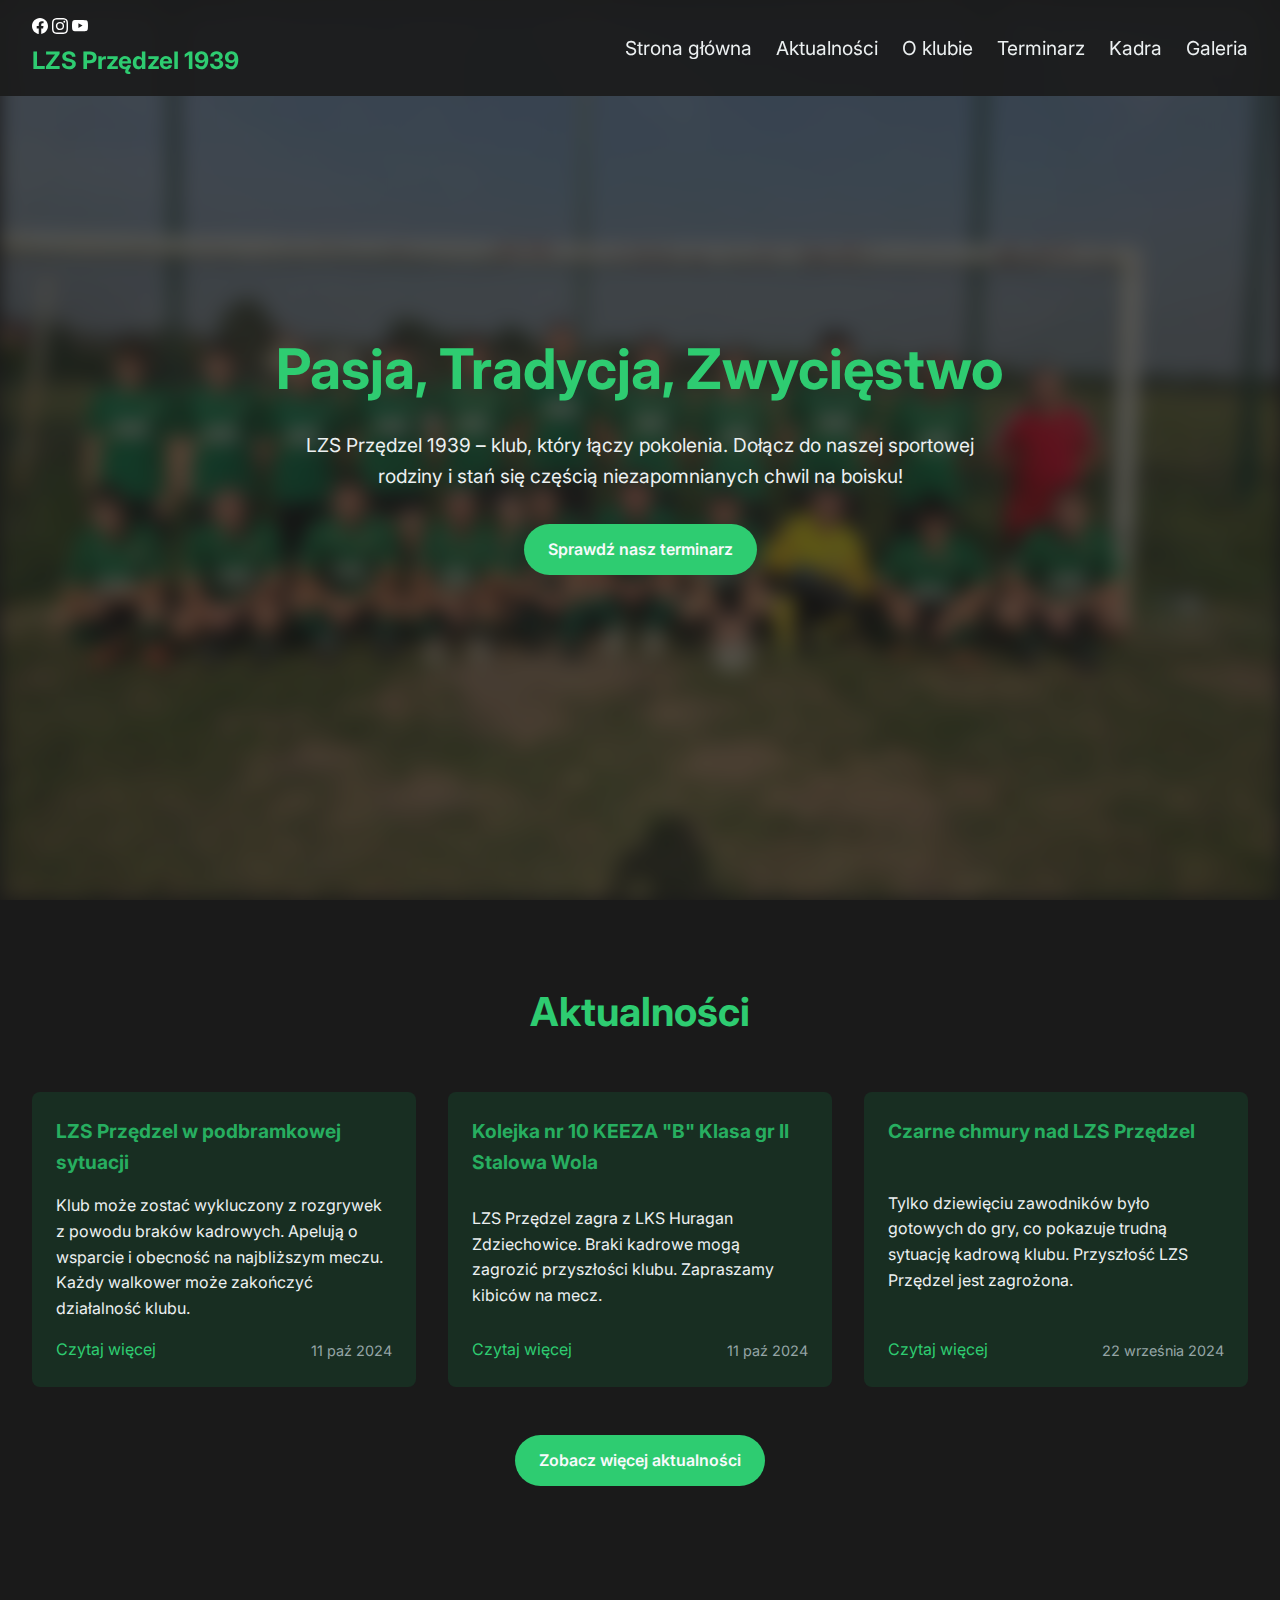
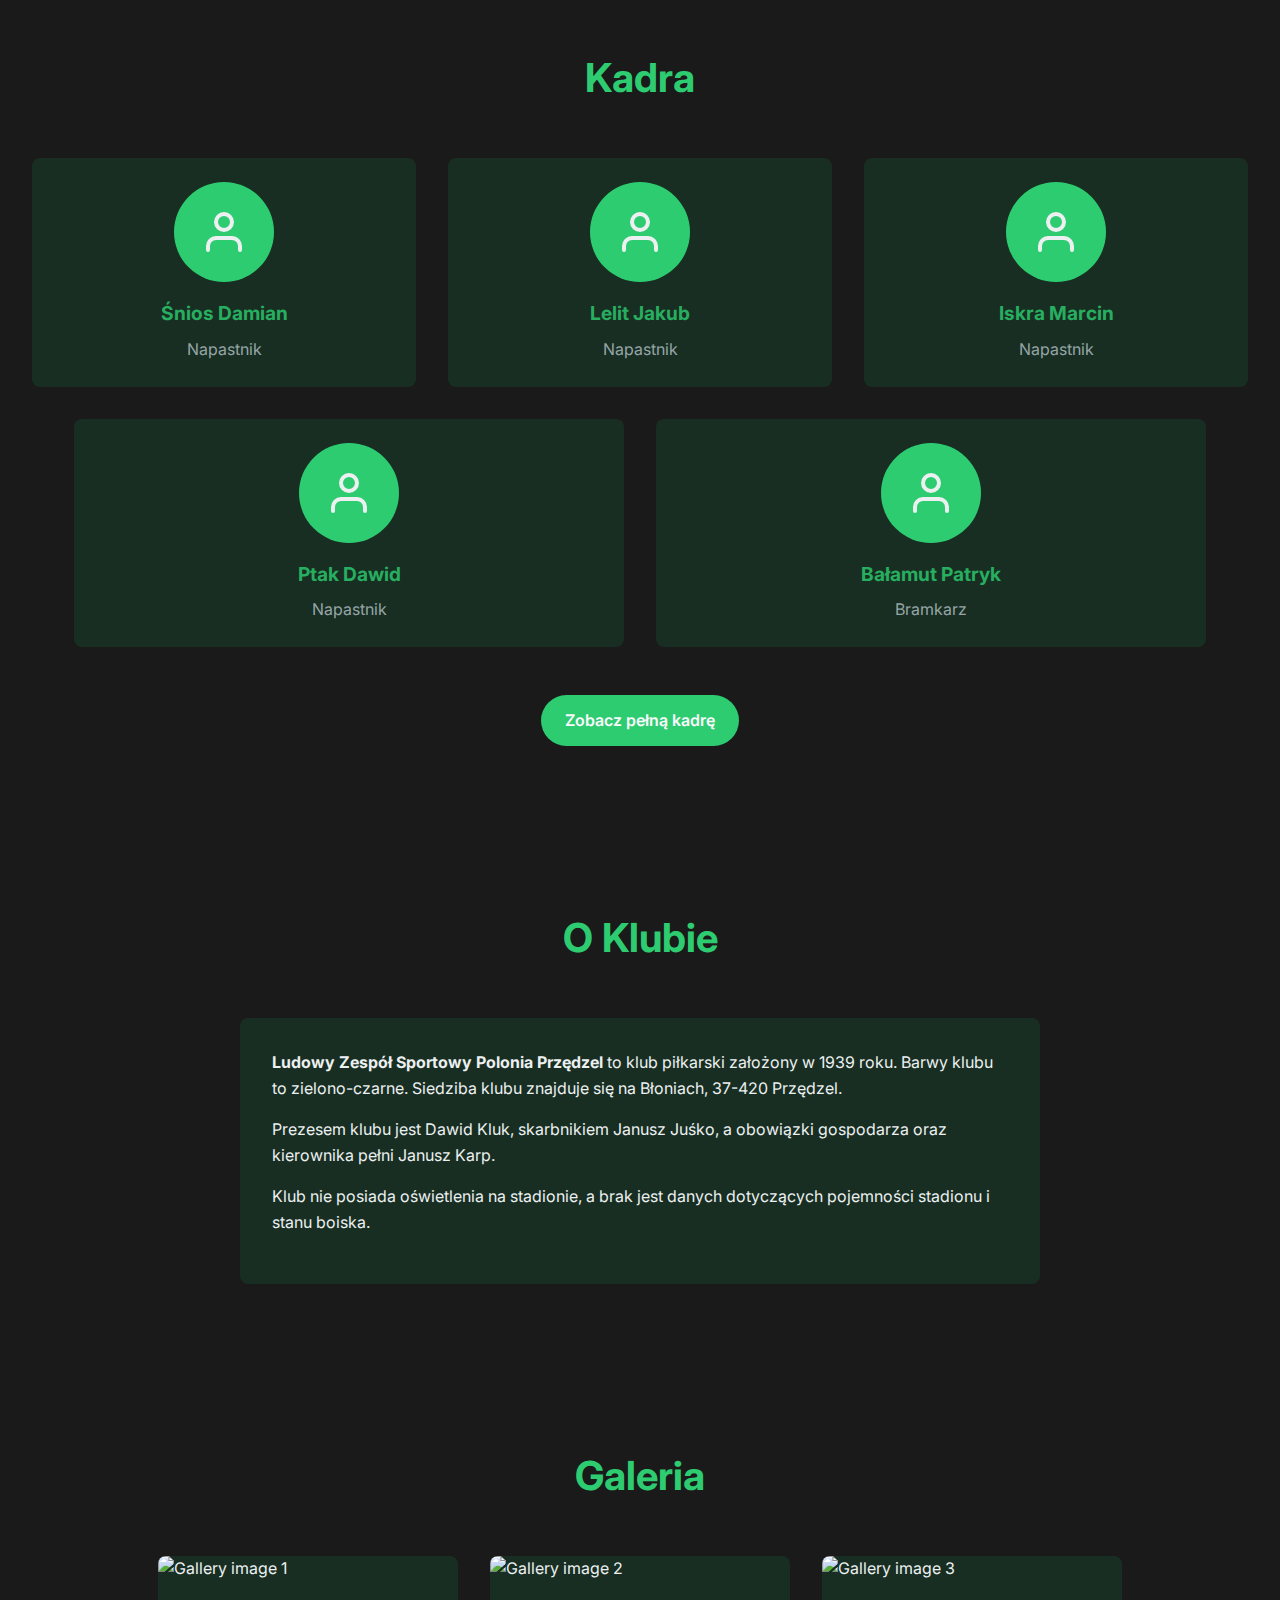
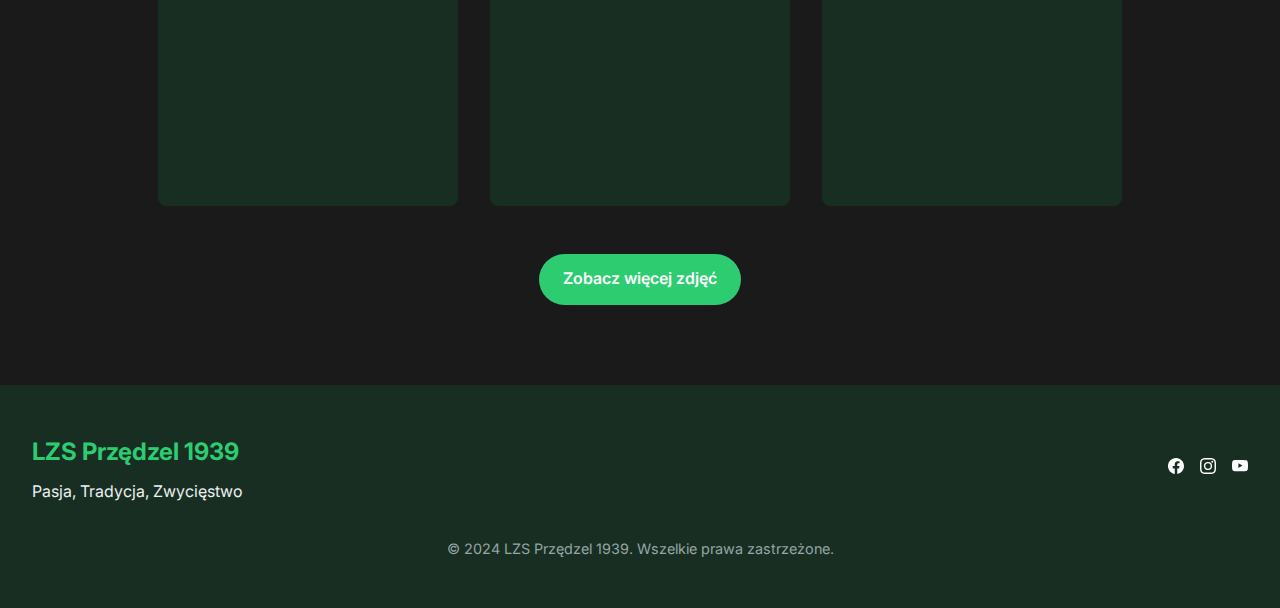
==== commit 7c54841a: "Update index.html" ====
--- a/index.html
+++ b/index.html
@@ -20,16 +20,16 @@
               target="_blank"
               rel="noopener noreferrer"
             >
-              <img src="/images/facebook.svg" alt="fb-icon" />
+              <img src="images/facebook.svg" alt="fb-icon" />
             </a>
             <a href="#">
-              <img src="/images/instagram.svg" alt="ig-icon" />
+              <img src="images/instagram.svg" alt="ig-icon" />
             </a>
             <a href="#">
-              <img src="/images/youtube.svg" alt="yt-icon" />
+              <img src="images/youtube.svg" alt="yt-icon" />
             </a>
           </div>
-          <a href="/index.html" class="logo">LZS Przędzel 1939</a>
+          <a href="index.html" class="logo">LZS Przędzel 1939</a>
         </div>
         <div class="nav-links" id="navLinks">
           <button class="close-menu" id="closeMenu">
@@ -103,7 +103,7 @@
               może zakończyć działalność klubu.
             </p>
             <div class="news-footer">
-              <a href="/news.html#news1" class="read-more">Czytaj więcej</a>
+              <a href="news.html#news1" class="read-more">Czytaj więcej</a>
               <span class="date">11 paź 2024</span>
             </div>
           </div>
@@ -114,7 +114,7 @@
               zagrozić przyszłości klubu. Zapraszamy kibiców na mecz.
             </p>
             <div class="news-footer">
-              <a href="/news.html#news2" class="read-more">Czytaj więcej</a>
+              <a href="news.html#news2" class="read-more">Czytaj więcej</a>
               <span class="date">11 paź 2024</span>
             </div>
           </div>
@@ -126,12 +126,12 @@
               zagrożona.
             </p>
             <div class="news-footer">
-              <a href="/news.html#news3" class="read-more">Czytaj więcej</a>
+              <a href="news.html#news3" class="read-more">Czytaj więcej</a>
               <span class="date">22 września 2024</span>
             </div>
           </div>
         </div>
-        <a href="/news.html" class="btn">Zobacz więcej aktualności</a>
+        <a href="news.html" class="btn">Zobacz więcej aktualności</a>
       </section>
 
       <section id="squad" class="squad">
@@ -307,58 +307,13 @@
             target="_blank"
             rel="noopener noreferrer"
           >
-            <svg
-              xmlns="http://www.w3.org/2000/svg"
-              width="24"
-              height="24"
-              viewBox="0 0 24 24"
-              fill="none"
-              stroke="currentColor"
-              stroke-width="2"
-              stroke-linecap="round"
-              stroke-linejoin="round"
-            >
-              <path
-                d="M18 2h-3a5 5 0 0 0-5 5v3H7v4h3v8h4v-8h3l1-4h-4V7a1 1 0 0 1 1-1h3z"
-              ></path>
-            </svg>
+            <img src="images/facebook.svg" alt="fb-icon" />
           </a>
           <a href="#">
-            <svg
-              xmlns="http://www.w3.org/2000/svg"
-              width="24"
-              height="24"
-              viewBox="0 0 24 24"
-              fill="none"
-              stroke="currentColor"
-              stroke-width="2"
-              stroke-linecap="round"
-              stroke-linejoin="round"
-            >
-              <rect x="2" y="2" width="20" height="20" rx="5" ry="5"></rect>
-              <path d="M16 11.37A4 4 0 1 1 12.63 8 4 4 0 0 1 16 11.37z"></path>
-              <line x1="17.5" y1="6.5" x2="17.51" y2="6.5"></line>
-            </svg>
+            <img src="images/instagram.svg" alt="ig-icon" />
           </a>
           <a href="#">
-            <svg
-              xmlns="http://www.w3.org/2000/svg"
-              width="24"
-              height="24"
-              viewBox="0 0 24 24"
-              fill="none"
-              stroke="currentColor"
-              stroke-width="2"
-              stroke-linecap="round"
-              stroke-linejoin="round"
-            >
-              <path
-                d="M22.54 6.42a2.78 2.78 0 0 0-1.94-2C18.88 4 12 4 12 4s-6.88 0-8.6.46a2.78 2.78 0 0 0-1.94 2A29 29 0 0 0 1 11.75a29 29 0 0 0 .46 5.33A2.78 2.78 0 0 0 3.4 19c1.72.46 8.6.46 8.6.46s6.88 0 8.6-.46a2.78 2.78 0 0 0 1.94-2 29 29 0 0 0 .46-5.25 29 29 0 0 0-.46-5.33z"
-              ></path>
-              <polygon
-                points="9.75 15.02 15.5 11.75 9.75 8.48 9.75 15.02"
-              ></polygon>
-            </svg>
+            <img src="images/youtube.svg" alt="yt-icon" />
           </a>
         </div>
       </div>
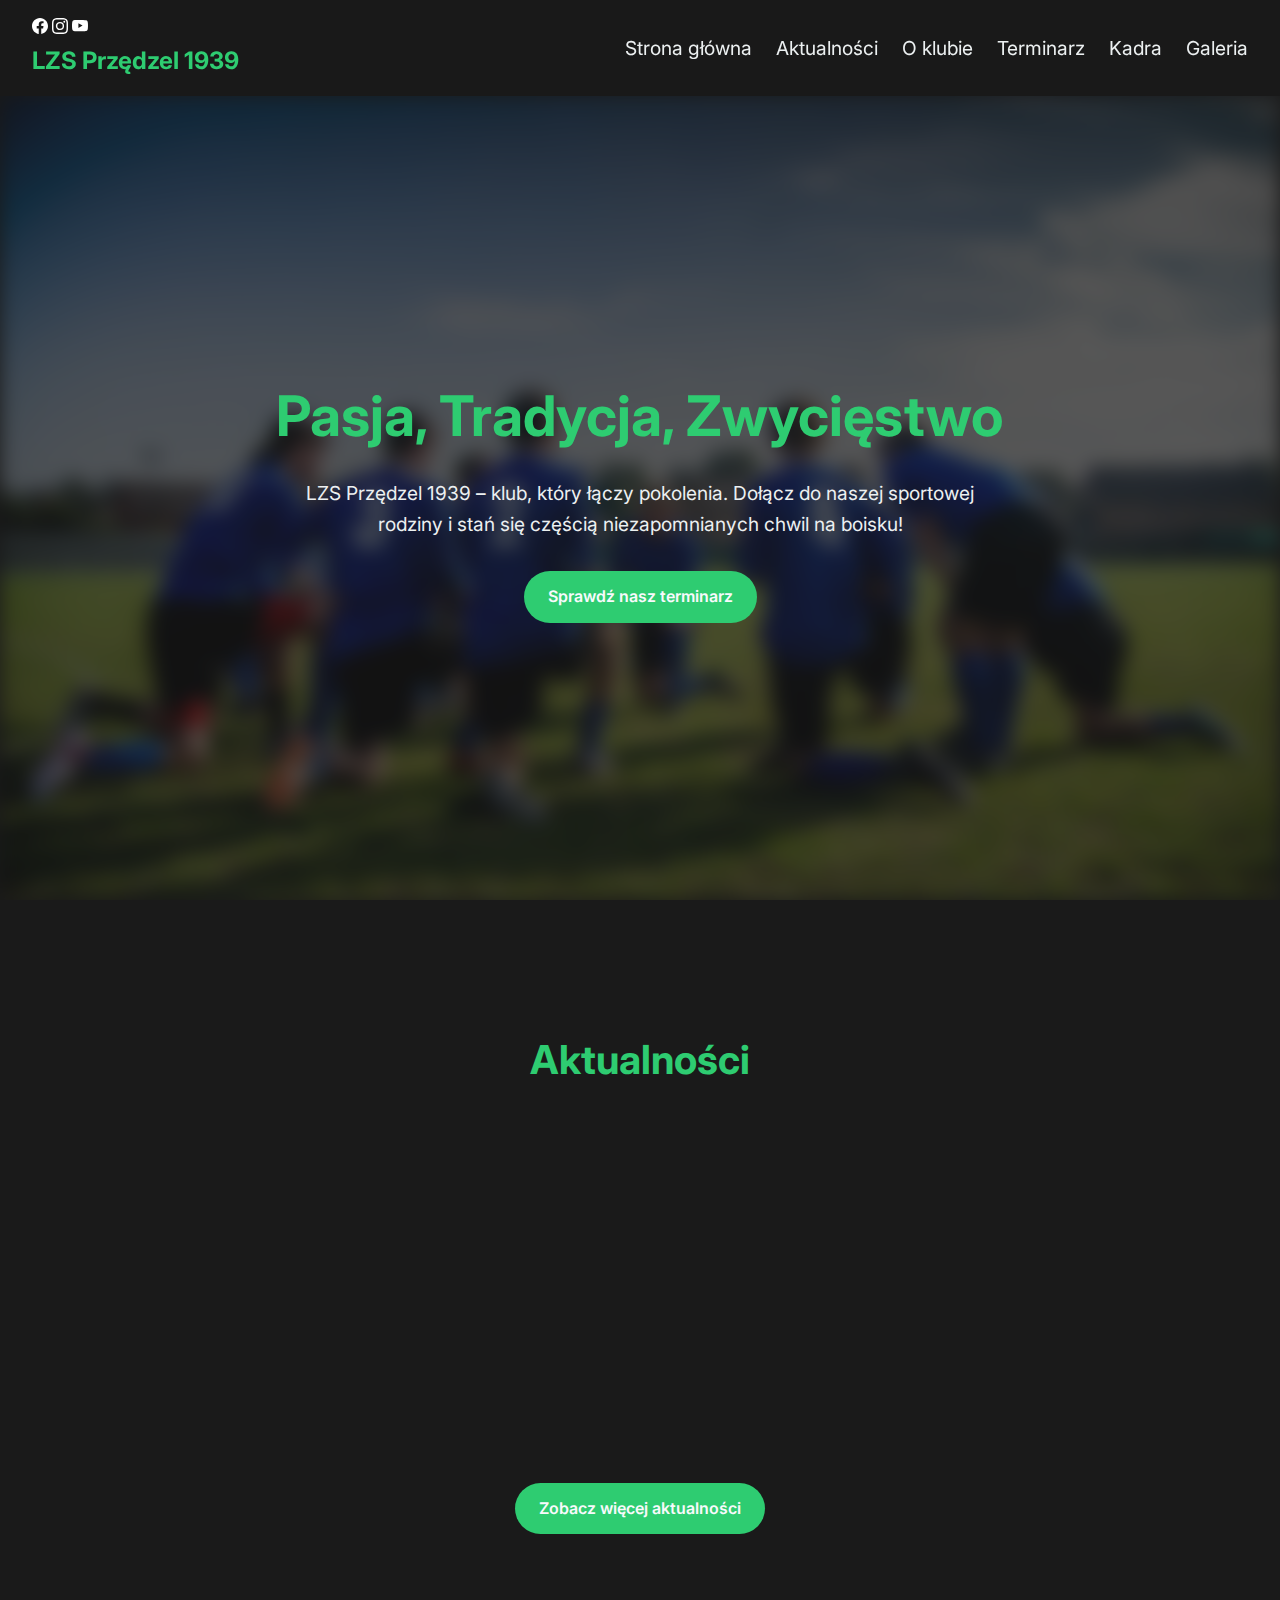
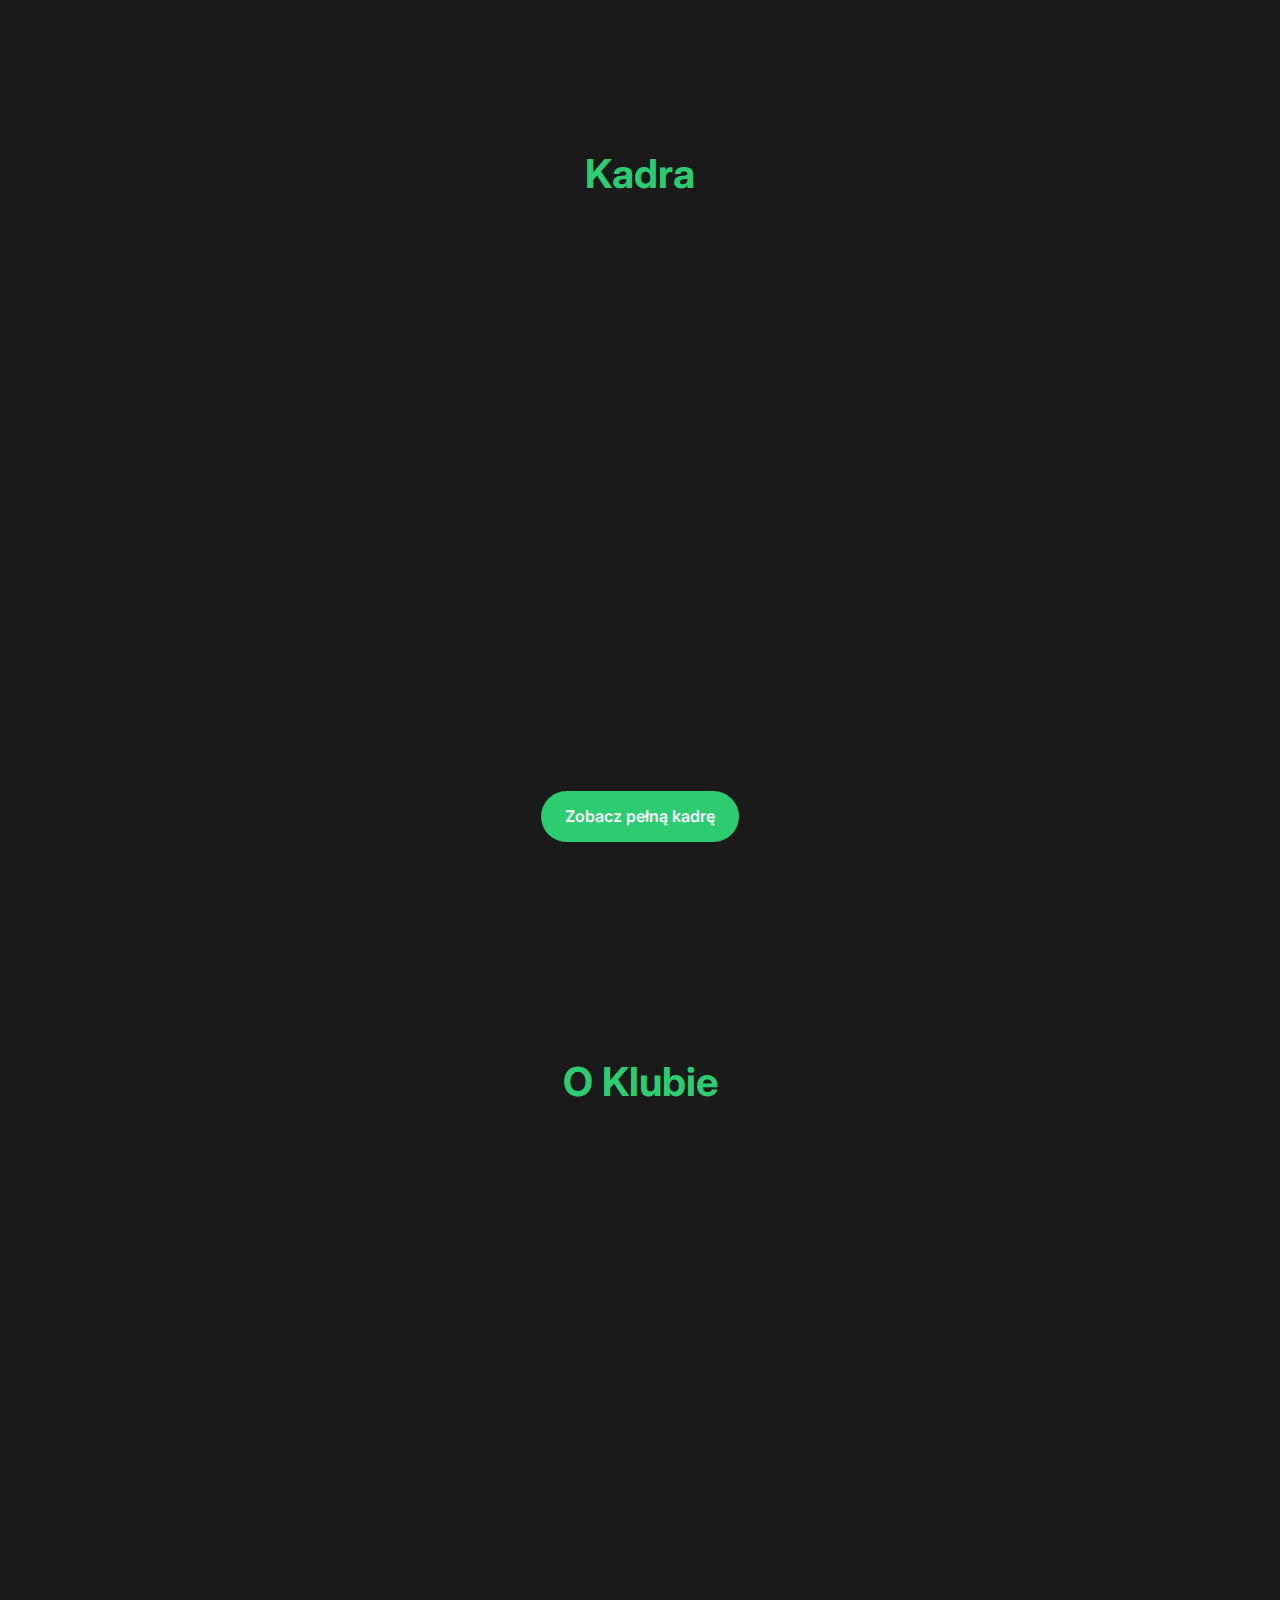
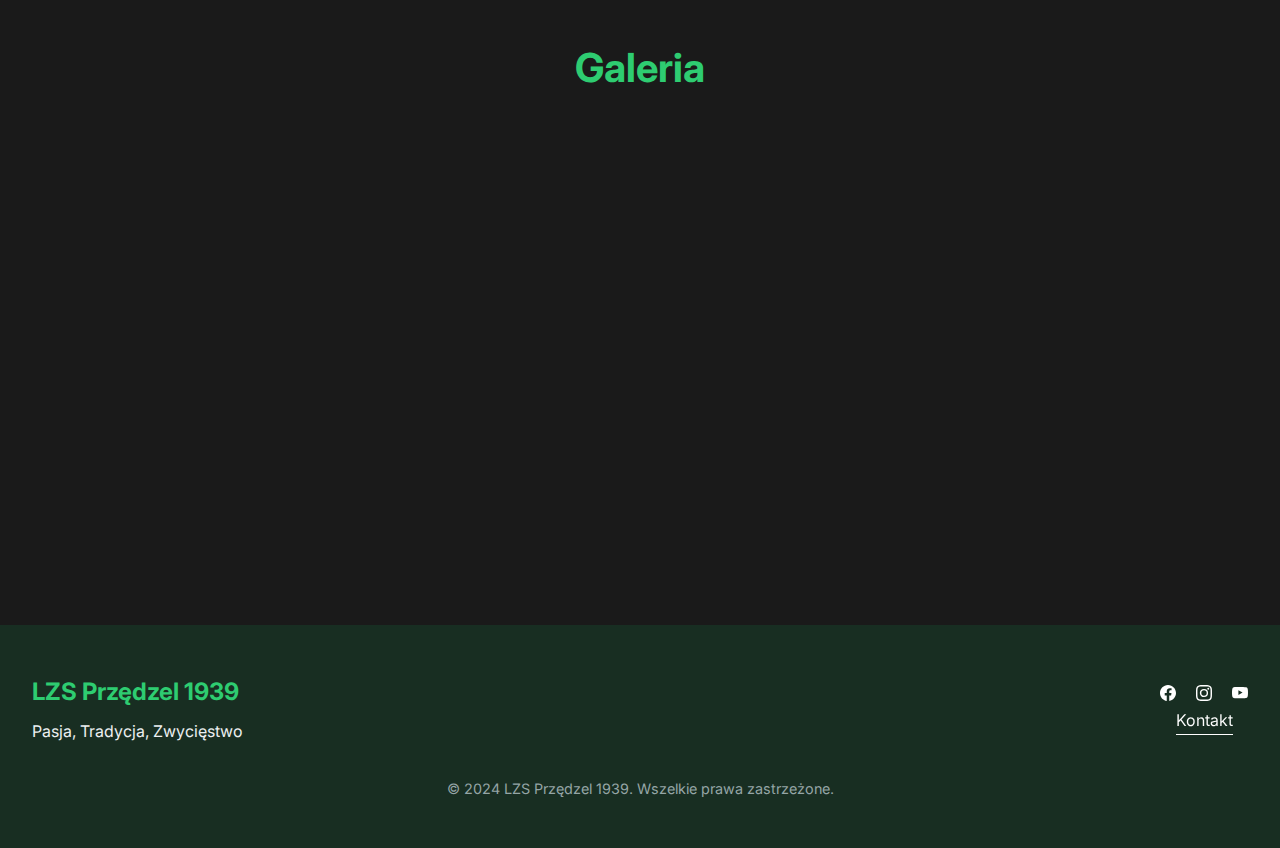
==== commit 7407190a: "Concluding project work" ====
--- a/index.html
+++ b/index.html
@@ -4,11 +4,56 @@
     <meta charset="UTF-8" />
     <meta name="viewport" content="width=device-width, initial-scale=1.0" />
     <title>LZS Przędzel 1939 - Oficjalna Strona Klubu</title>
+
+    <meta
+      name="description"
+      content="LZS Przędzel 1939 - Oficjalna strona klubu piłkarskiego z pasją, tradycją i dążeniem do zwycięstwa. Znajdź informacje o kadrze, terminarzu i aktualnościach."
+    />
+
+    <meta
+      name="keywords"
+      content="LZS Przędzel, klub piłkarski, Przędzel, sport, futbol, Polska, drużyna piłkarska, terminarz, kadra, galeria"
+    />
+
+    <meta
+      property="og:title"
+      content="LZS Przędzel 1939 - Oficjalna Strona Klubu"
+    />
+    <meta
+      property="og:description"
+      content="LZS Przędzel 1939 – klub piłkarski z tradycjami. Dołącz do naszej sportowej rodziny i śledź najnowsze wydarzenia."
+    />
+    <meta property="og:image" content="images/gallery1.jpg" />
+    <meta
+      property="og:url"
+      content="https://hubertfus.github.io/LZS-Polonia-Przedzel-page/"
+    />
+    <meta property="og:type" content="website" />
+
+    <meta name="twitter:card" content="summary_large_image" />
+    <meta
+      name="twitter:title"
+      content="LZS Przędzel 1939 - Oficjalna Strona Klubu"
+    />
+    <meta
+      name="twitter:description"
+      content="LZS Przędzel 1939 – klub piłkarski z tradycjami. Dołącz do naszej sportowej rodziny!"
+    />
+    <meta name="twitter:image" content="images/gallery1.jpg" />
+    <meta
+      name="twitter:url"
+      content="https://hubertfus.github.io/LZS-Polonia-Przedzel-page/"
+    />
+
+    <link rel="icon" href="images/logo.png" type="image/x-icon" />
+
     <link
       href="https://fonts.googleapis.com/css2?family=Inter:wght@300;400;600;700&display=swap"
       rel="stylesheet"
     />
     <link rel="stylesheet" href="style.css" />
+
+    <meta name="robots" content="index, follow" />
   </head>
   <body>
     <header>
@@ -52,7 +97,7 @@
             <li><a href="/index.html">Strona główna</a></li>
             <li><a href="#news">Aktualności</a></li>
             <li><a href="#about">O klubie</a></li>
-            <li><a href="#schedule">Terminarz</a></li>
+            <li><a href="schedule.html">Terminarz</a></li>
             <li><a href="#squad">Kadra</a></li>
             <li><a href="#gallery">Galeria</a></li>
           </ul>
@@ -81,20 +126,20 @@
     <main>
       <section class="hero">
         <div class="hero-overlay"></div>
-        <div class="hero-content">
+        <div class="hero-content animate-slide">
           <h1>Pasja, Tradycja, Zwycięstwo</h1>
           <p>
             LZS Przędzel 1939 – klub, który łączy pokolenia. Dołącz do naszej
             sportowej rodziny i stań się częścią niezapomnianych chwil na
             boisku!
           </p>
-          <a href="#" class="btn">Sprawdź nasz terminarz</a>
+          <a href="schedule.html" class="btn">Sprawdź nasz terminarz</a>
         </div>
       </section>
 
       <section id="news" class="news">
         <h2>Aktualności</h2>
-        <div class="news-grid">
+        <div class="news-grid animate-slide">
           <div class="news-item">
             <h3>LZS Przędzel w podbramkowej sytuacji</h3>
             <p>
@@ -136,114 +181,49 @@
 
       <section id="squad" class="squad">
         <h2>Kadra</h2>
-        <div class="squad-grid">
-          <div class="player">
-            <div class="player-avatar">
-              <svg
-                xmlns="http://www.w3.org/2000/svg"
-                width="48"
-                height="48"
-                viewBox="0 0 24 24"
-                fill="none"
-                stroke="currentColor"
-                stroke-width="2"
-                stroke-linecap="round"
-                stroke-linejoin="round"
-              >
-                <path d="M20 21v-2a4 4 0 0 0-4-4H8a4 4 0 0 0-4 4v2"></path>
-                <circle cx="12" cy="7" r="4"></circle>
-              </svg>
+        <div class="squad-grid animate-slide">
+          <div class="player">
+            <div class="player-avatar">
+              <img src="images/person-circle.svg" alt="avatar-icon" />
             </div>
             <h3>Śnios Damian</h3>
             <p>Napastnik</p>
           </div>
           <div class="player">
             <div class="player-avatar">
-              <svg
-                xmlns="http://www.w3.org/2000/svg"
-                width="48"
-                height="48"
-                viewBox="0 0 24 24"
-                fill="none"
-                stroke="currentColor"
-                stroke-width="2"
-                stroke-linecap="round"
-                stroke-linejoin="round"
-              >
-                <path d="M20 21v-2a4 4 0 0 0-4-4H8a4 4 0 0 0-4 4v2"></path>
-                <circle cx="12" cy="7" r="4"></circle>
-              </svg>
+              <img src="images/person-circle.svg" alt="avatar-icon" />
             </div>
             <h3>Lelit Jakub</h3>
             <p>Napastnik</p>
           </div>
           <div class="player">
             <div class="player-avatar">
-              <svg
-                xmlns="http://www.w3.org/2000/svg"
-                width="48"
-                height="48"
-                viewBox="0 0 24 24"
-                fill="none"
-                stroke="currentColor"
-                stroke-width="2"
-                stroke-linecap="round"
-                stroke-linejoin="round"
-              >
-                <path d="M20 21v-2a4 4 0 0 0-4-4H8a4 4 0 0 0-4 4v2"></path>
-                <circle cx="12" cy="7" r="4"></circle>
-              </svg>
+              <img src="images/person-circle.svg" alt="avatar-icon" />
             </div>
             <h3>Iskra Marcin</h3>
             <p>Napastnik</p>
           </div>
           <div class="player">
             <div class="player-avatar">
-              <svg
-                xmlns="http://www.w3.org/2000/svg"
-                width="48"
-                height="48"
-                viewBox="0 0 24 24"
-                fill="none"
-                stroke="currentColor"
-                stroke-width="2"
-                stroke-linecap="round"
-                stroke-linejoin="round"
-              >
-                <path d="M20 21v-2a4 4 0 0 0-4-4H8a4 4 0 0 0-4 4v2"></path>
-                <circle cx="12" cy="7" r="4"></circle>
-              </svg>
+              <img src="images/person-circle.svg" alt="avatar-icon" />
             </div>
             <h3>Ptak Dawid</h3>
             <p>Napastnik</p>
           </div>
           <div class="player">
             <div class="player-avatar">
-              <svg
-                xmlns="http://www.w3.org/2000/svg"
-                width="48"
-                height="48"
-                viewBox="0 0 24 24"
-                fill="none"
-                stroke="currentColor"
-                stroke-width="2"
-                stroke-linecap="round"
-                stroke-linejoin="round"
-              >
-                <path d="M20 21v-2a4 4 0 0 0-4-4H8a4 4 0 0 0-4 4v2"></path>
-                <circle cx="12" cy="7" r="4"></circle>
-              </svg>
+              <img src="images/person-circle.svg" alt="avatar-icon" />
             </div>
             <h3>Bałamut Patryk</h3>
             <p>Bramkarz</p>
           </div>
         </div>
-        <a href="#" class="btn">Zobacz pełną kadrę</a>
+        <a href="squad.html" class="btn">Zobacz pełną kadrę</a>
       </section>
 
       <section id="about" class="about">
         <h2>O Klubie</h2>
-        <div class="about-content">
+        <div class="about-content animate-slide">
           <p>
             <strong>Ludowy Zespół Sportowy Polonia Przędzel</strong> to klub
             piłkarski założony w 1939 roku. Barwy klubu to zielono-czarne.
@@ -262,36 +242,27 @@
 
       <section id="gallery" class="gallery">
         <h2>Galeria</h2>
-        <div class="gallery-grid">
+        <div class="gallery-grid animate-slide">
           <div class="gallery-item">
-            <img
-              src="https://images.unsplash.com/photo-1508098682722-e99c43a406b2?ixlib=rb-1.2.1&auto=format&fit=crop&w=600&q=80"
-              alt="Gallery image 1"
-            />
+            <img src="images/gallery1.jpg" alt="Gallery image 1" />
             <div class="overlay">
-              <span>Zobacz więcej</span>
+              <a href="gallery.html">Zobacz więcej</a>
             </div>
           </div>
           <div class="gallery-item">
-            <img
-              src="https://images.unsplash.com/photo-1551958219-acbc608c6377?ixlib=rb-1.2.1&auto=format&fit=crop&w=600&q=80"
-              alt="Gallery image 2"
-            />
+            <img src="images/gallery2.jpg" alt="Gallery image 2" />
             <div class="overlay">
-              <span>Zobacz więcej</span>
+              <a href="gallery.html">Zobacz więcej</a>
             </div>
           </div>
           <div class="gallery-item">
-            <img
-              src="https://images.unsplash.com/photo-1574629810360-7efbbe195018?ixlib=rb-1.2.1&auto=format&fit=crop&w=600&q=80"
-              alt="Gallery image 3"
-            />
+            <img src="images/gallery3.jpg" alt="Gallery image 3" />
             <div class="overlay">
-              <span>Zobacz więcej</span>
-            </div>
-          </div>
-        </div>
-        <a href="#" class="btn">Zobacz więcej zdjęć</a>
+              <a href="gallery.html">Zobacz więcej</a>
+            </div>
+          </div>
+        </div>
+        <a href="gallery.html" class="btn animate-slide">Zobacz więcej zdjęć</a>
       </section>
     </main>
 
@@ -302,19 +273,22 @@
           <p>Pasja, Tradycja, Zwycięstwo</p>
         </div>
         <div class="footer-social">
-          <a
-            href="https://www.facebook.com/profile.php?id=100057232098944"
-            target="_blank"
-            rel="noopener noreferrer"
-          >
-            <img src="images/facebook.svg" alt="fb-icon" />
-          </a>
-          <a href="#">
-            <img src="images/instagram.svg" alt="ig-icon" />
-          </a>
-          <a href="#">
-            <img src="images/youtube.svg" alt="yt-icon" />
-          </a>
+          <div>
+            <a
+              href="https://www.facebook.com/profile.php?id=100057232098944"
+              target="_blank"
+              rel="noopener noreferrer"
+            >
+              <img src="images/facebook.svg" alt="fb-icon" />
+            </a>
+            <a href="#">
+              <img src="images/instagram.svg" alt="ig-icon" />
+            </a>
+            <a href="#">
+              <img src="images/youtube.svg" alt="yt-icon" />
+            </a>
+          </div>
+          <a href="contact.html" class="footer-contact">Kontakt</a>
         </div>
       </div>
       <div class="footer-copyright">
--- a/style.css
+++ b/style.css
@@ -62,19 +62,18 @@
   font-weight: 700;
   color: var(--primary-color);
 }
-.social-icons, .footer-social {
+.social-icons:not(:last-child), .footer-social {
   filter: invert(100%) sepia(0%) saturate(0%) hue-rotate(0deg) brightness(200%) contrast(100%);
 }
 
 .nav-links {
   position: fixed;
   top: 0;
-  right: -300px;
+  right: -100%;
   width: 300px;
   height: 100vh;
   background-color: var(--dark-background);
   padding: 2rem;
-  transition: right 0.3s ease-in-out;
   z-index: 1001;
 }
 
@@ -103,8 +102,8 @@
 
 .close-menu {
   position: absolute;
-  top: 1rem;
-  right: 1rem;
+  top: 2rem;
+  right: 2rem;
   background: none;
   border: none;
   color: var(--text-color);
@@ -148,19 +147,26 @@
 @media (max-width: 768px) {
   .nav-links {
     display: none;
+    transition: right 0.3s ease-in-out;
+
   }
 
   .nav-links.active {
-    display: block;
+    display: flex;
+    right: 0;
   }
 
   .menu-toggle {
-    display: block;
-  }
+    display: flex;
+  }
+}
+
+main{
+  padding-top: 95px;
 }
 
 .hero {
-  height: 100vh;
+  height: calc(100vh - 95px);
   background-image: url('https://images.unsplash.com/photo-1508098682722-e99c43a406b2?ixlib=rb-1.2.1&auto=format&fit=crop&w=1950&q=80');
   background-size: cover;
   background-position: center;
@@ -213,8 +219,13 @@
   margin-bottom: 2rem;
 }
 
-section {
-  padding: 5rem 2rem;
+section{
+  padding-inline: 2rem;
+  margin-bottom: 3rem;
+}
+
+section:not(:first-of-type) {
+  padding-block: 5rem;
 }
 
 section h2 {
@@ -315,6 +326,10 @@
   margin: 0 auto 1rem;
 }
 
+.player-avatar img {
+  filter: invert(100%) sepia(0%) saturate(0%) hue-rotate(0deg) brightness(200%) contrast(100%);
+}
+
 .player h3 {
   font-size: 1.2rem;
   margin-bottom: 0.5rem;
@@ -365,6 +380,69 @@
   opacity: 1;
 }
 
+.match-schedule{
+  display: flex;
+  flex-direction: column;
+  gap: 1rem;
+  align-items: center;
+}
+
+.matchs-item{
+  min-width: 300px;
+  width: 100%;
+  text-align: center;
+  gap: 1rem;
+}
+
+
+.contact-info {
+  margin-bottom: 2rem;
+}
+
+
+.contact-info ul {
+  list-style-type: none;
+  padding: 0;
+}
+
+.contact-info li {
+  margin: 0.5rem 0;
+}
+
+.contact-form {
+  padding: 2rem;
+  border-radius: 8px;
+}
+
+.contact-form h3 {
+  font-size: 1.25rem;
+  margin-bottom: 1rem;
+}
+
+.contact-form label {
+  font-size: 1rem;
+  margin-bottom: 0.5rem;
+  display: block;
+}
+
+.contact-form input, .contact-form textarea {
+  width: 100%;
+  padding: 0.8rem;
+  margin-bottom: 1rem;
+  border: 1px solid #ccc;
+  border-radius: 4px;
+}
+
+fieldset{
+  margin-bottom: 3rem;
+}
+
+legend{
+  padding-inline: 2rem;
+}
+textarea{
+  resize: none;
+}
 footer {
   background-color: var(--dark-background);
   padding: 3rem 2rem;
@@ -385,16 +463,24 @@
 
 .footer-social {
   display: flex;
+  flex-direction: column;
+  align-items: center;
+}
+
+.footer-contact{
+  color: black;
+  border-bottom: 1px black solid;
 }
 
 .footer-social a {
   margin-left: 1rem;
-  color: var(--text-color);
   transition: color 0.3s ease;
+  transition: border-bottom 0.1s ease;
 }
 
 .footer-social a:hover {
   color: var(--primary-color);
+  border-bottom: 1px var(--primary-color) solid;
 }
 
 .footer-copyright {
@@ -432,11 +518,12 @@
     font-size: 1rem;
   }
 
-  section:first-of-type{
-    padding: 5rem 1rem;
-  }
-
-  section {
+  section:first-of-type {
+    padding-inline: 1rem;
+    margin-bottom: 3rem ;
+  }
+
+  section:not(:first-of-type) {
     padding: 3rem 1rem;
   }
 
@@ -452,4 +539,15 @@
   .footer-social {
     margin-top: 1rem;
   }
+}
+
+.animate-slide {
+  transform: translateY(100px); 
+  opacity: 0; 
+  transition: transform 1s ease, opacity 1s ease; 
+}
+
+.animate-slide.active {
+  transform: translateY(0); 
+  opacity: 1;
 }